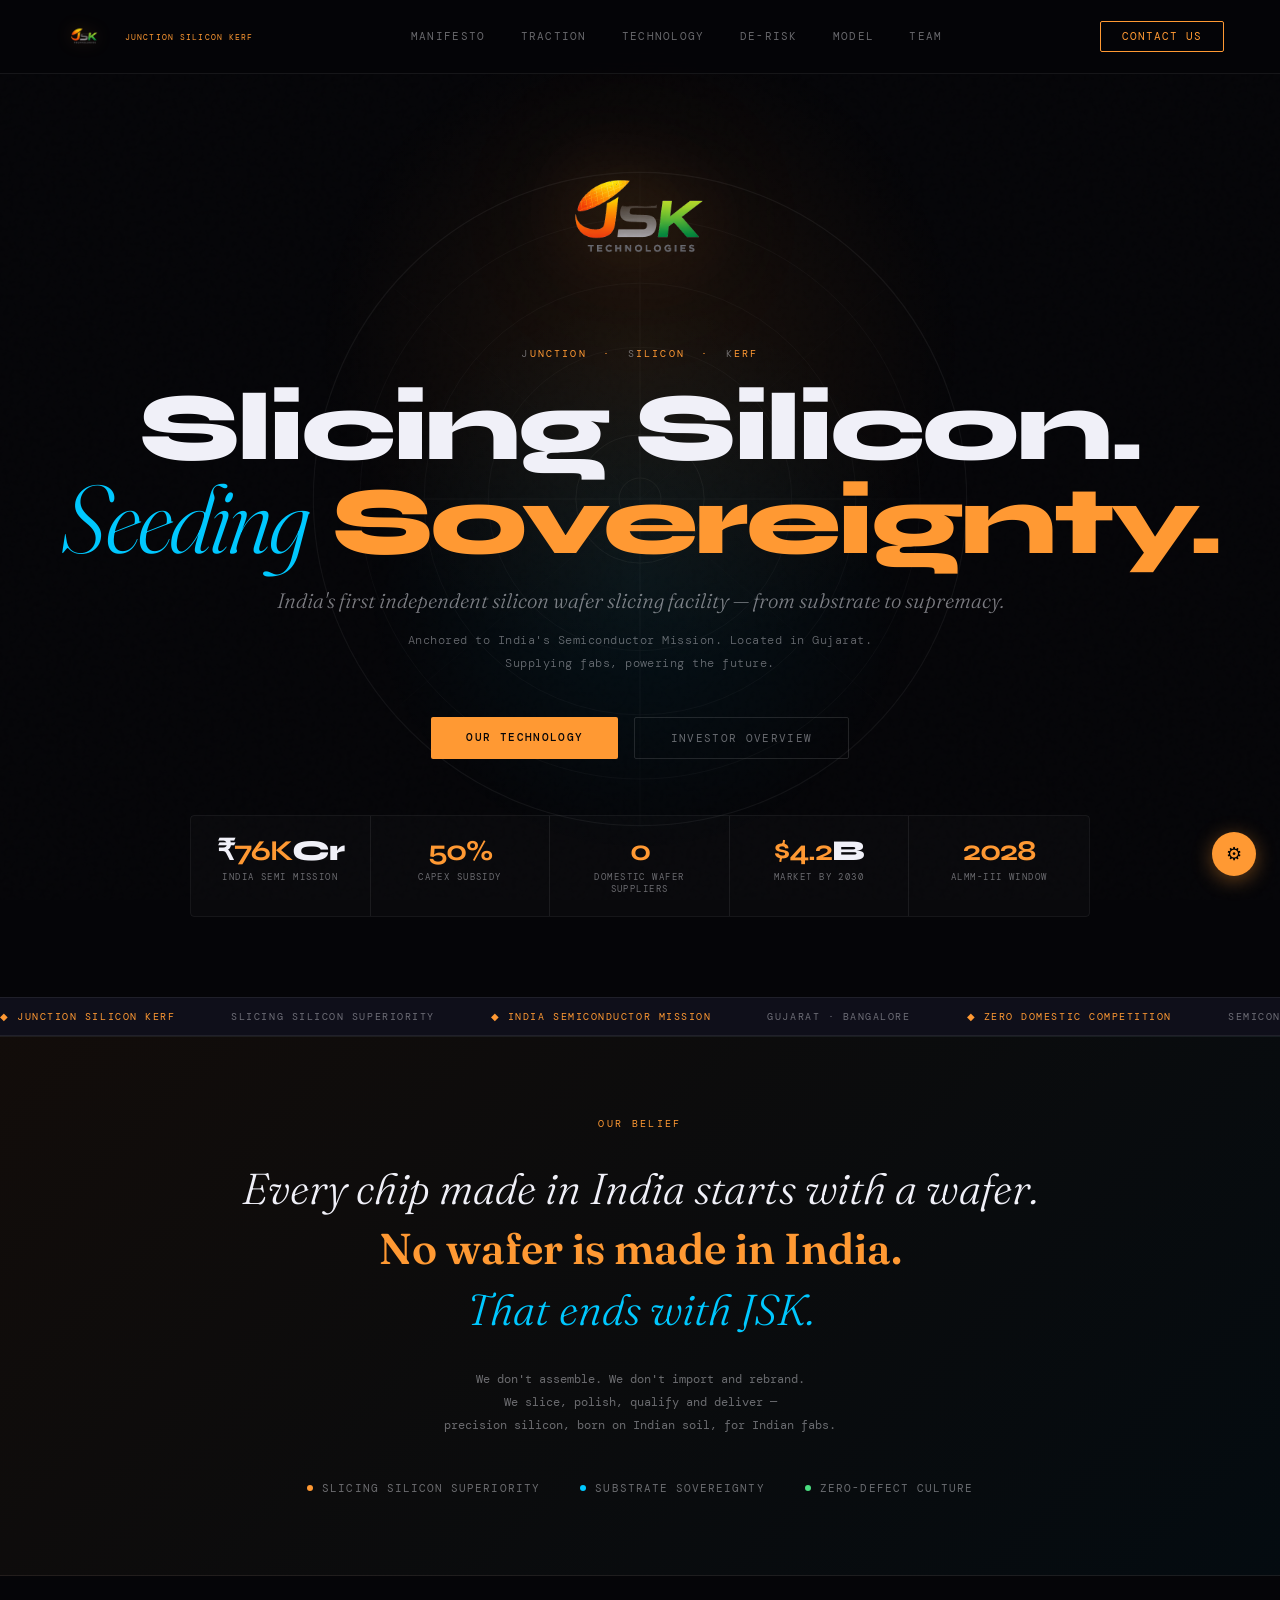
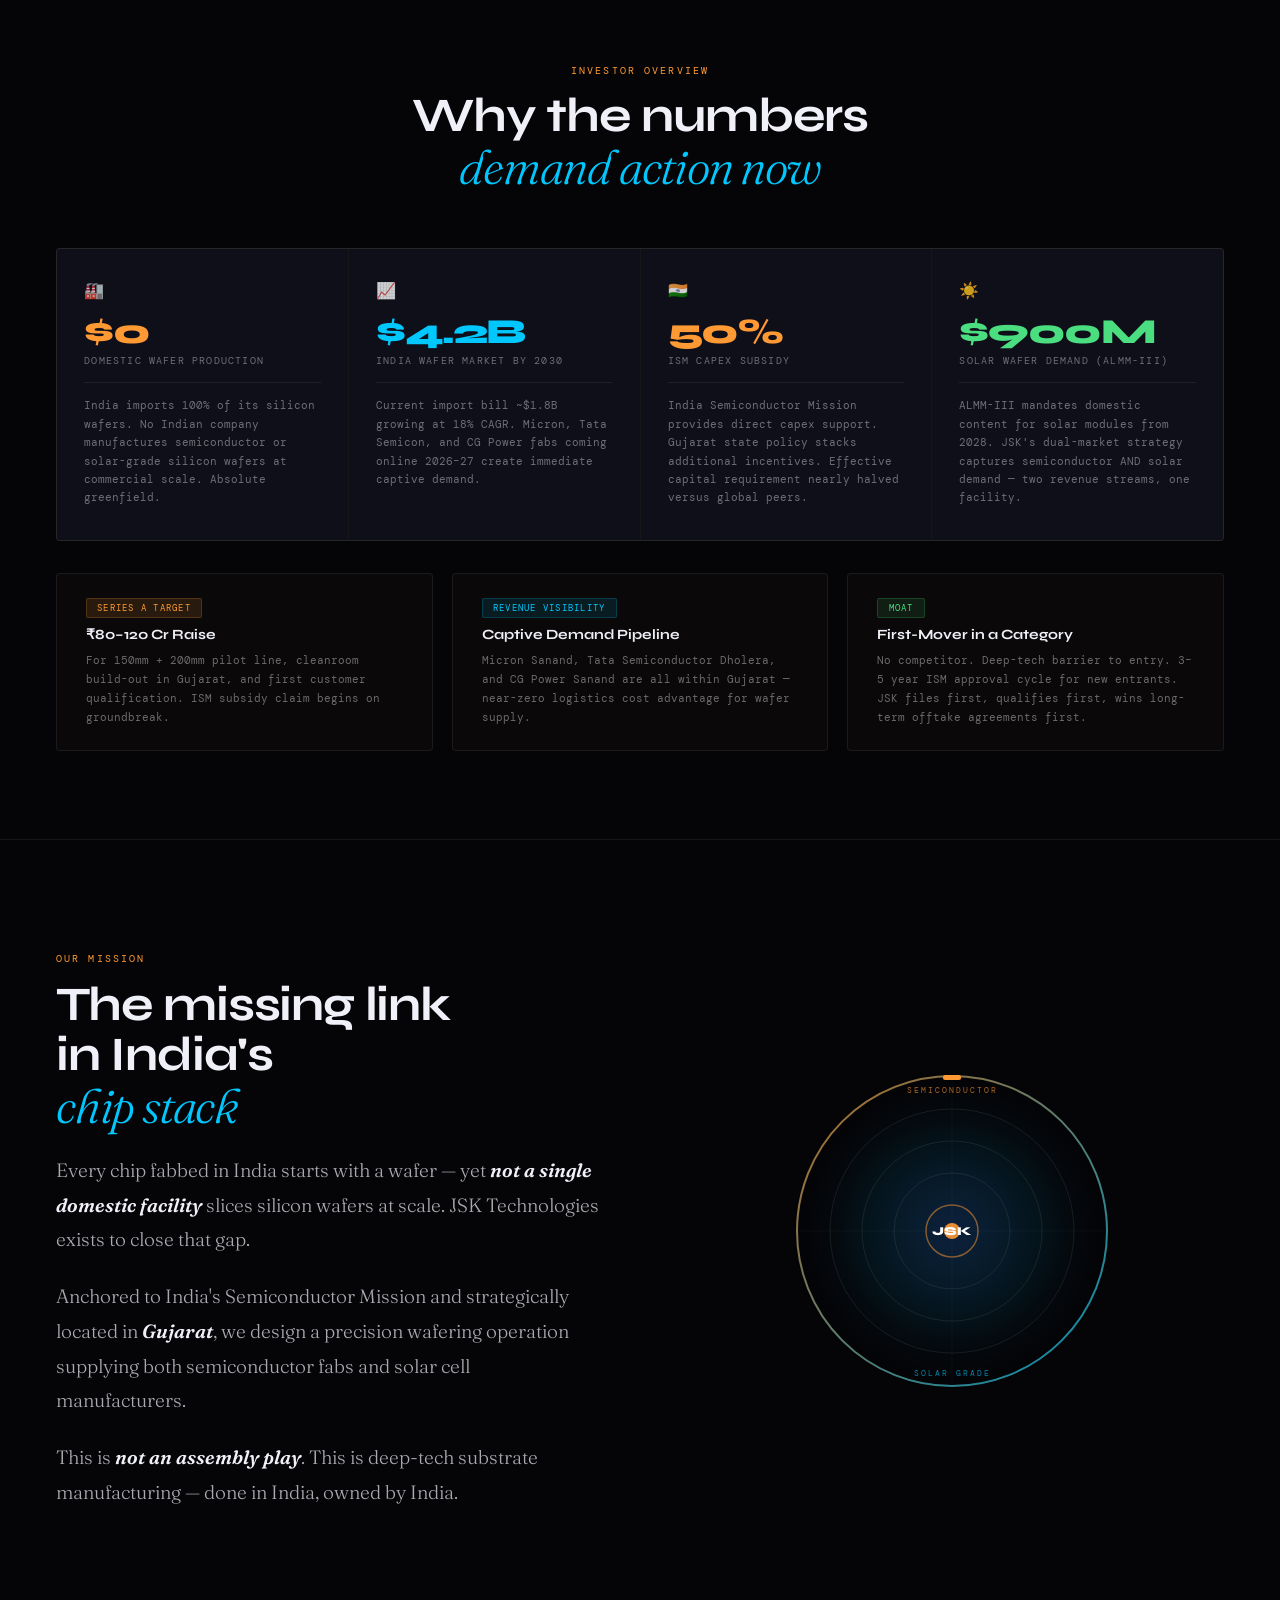
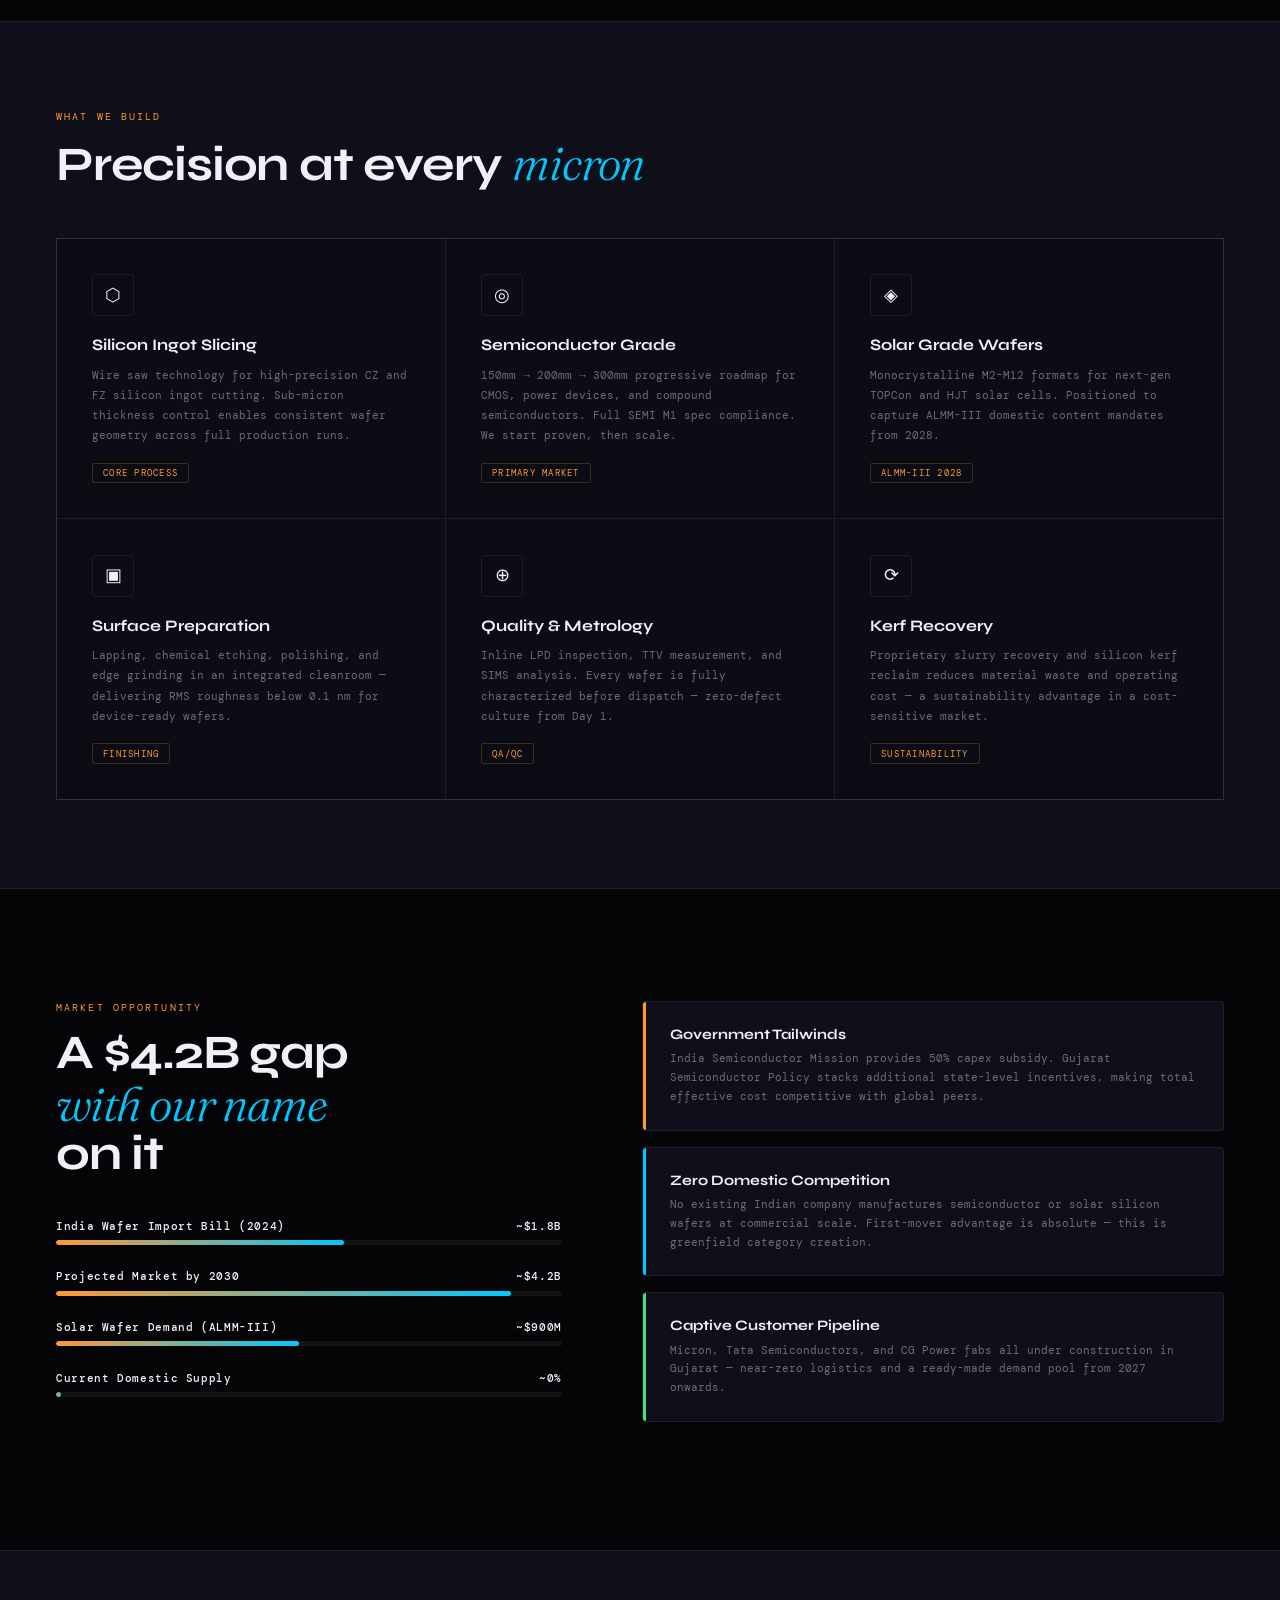
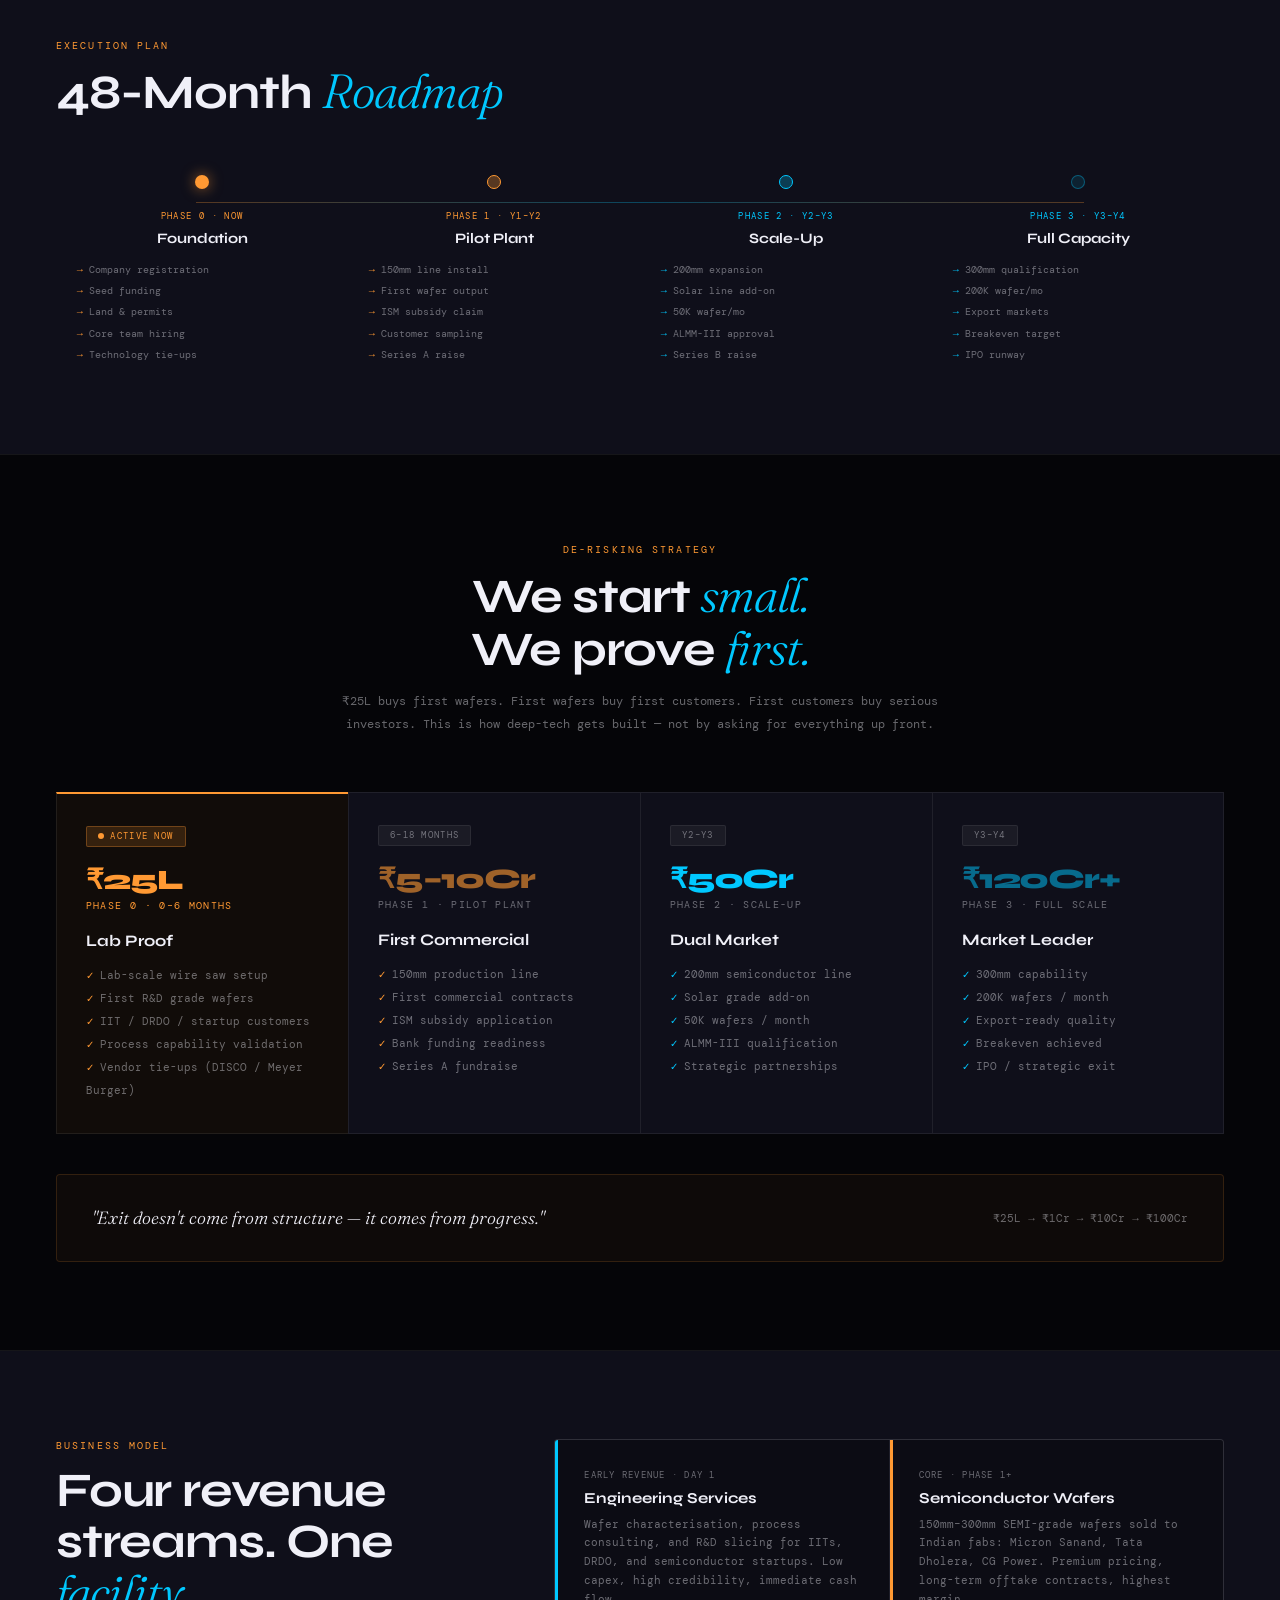
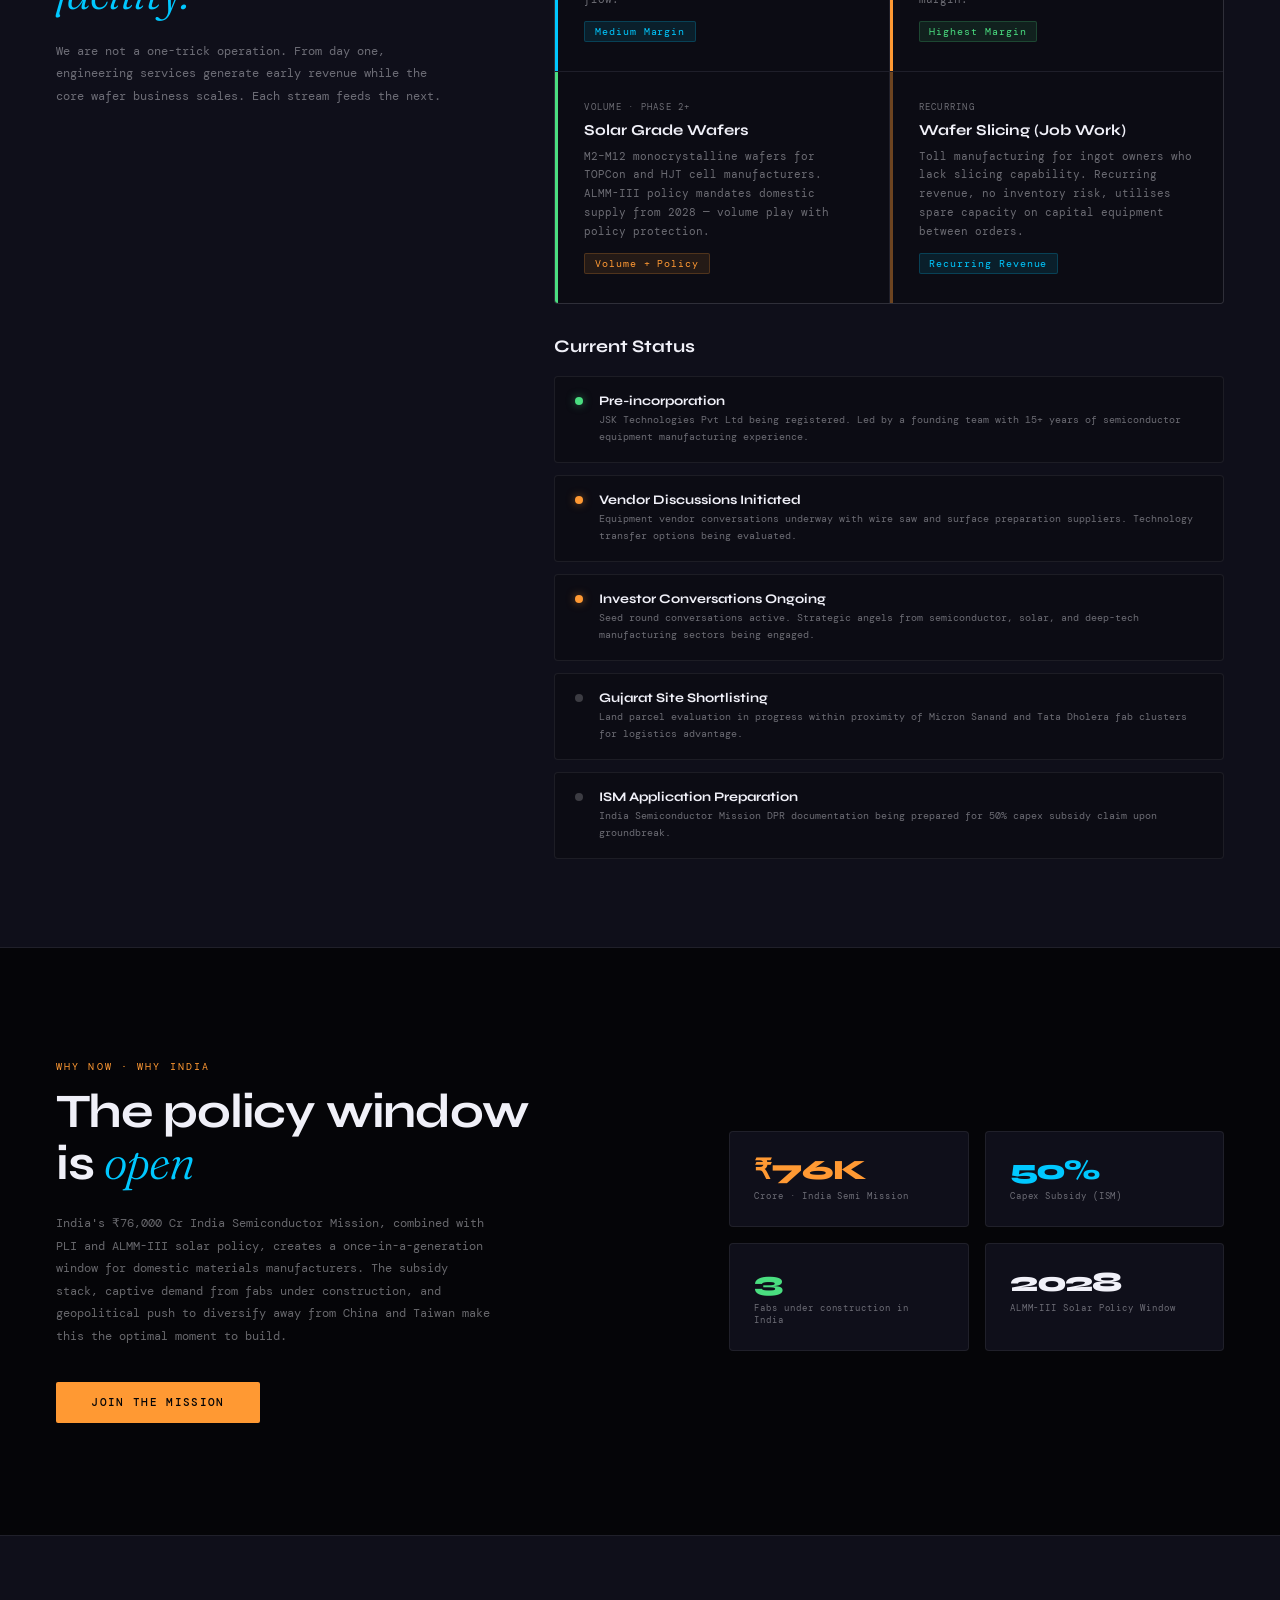
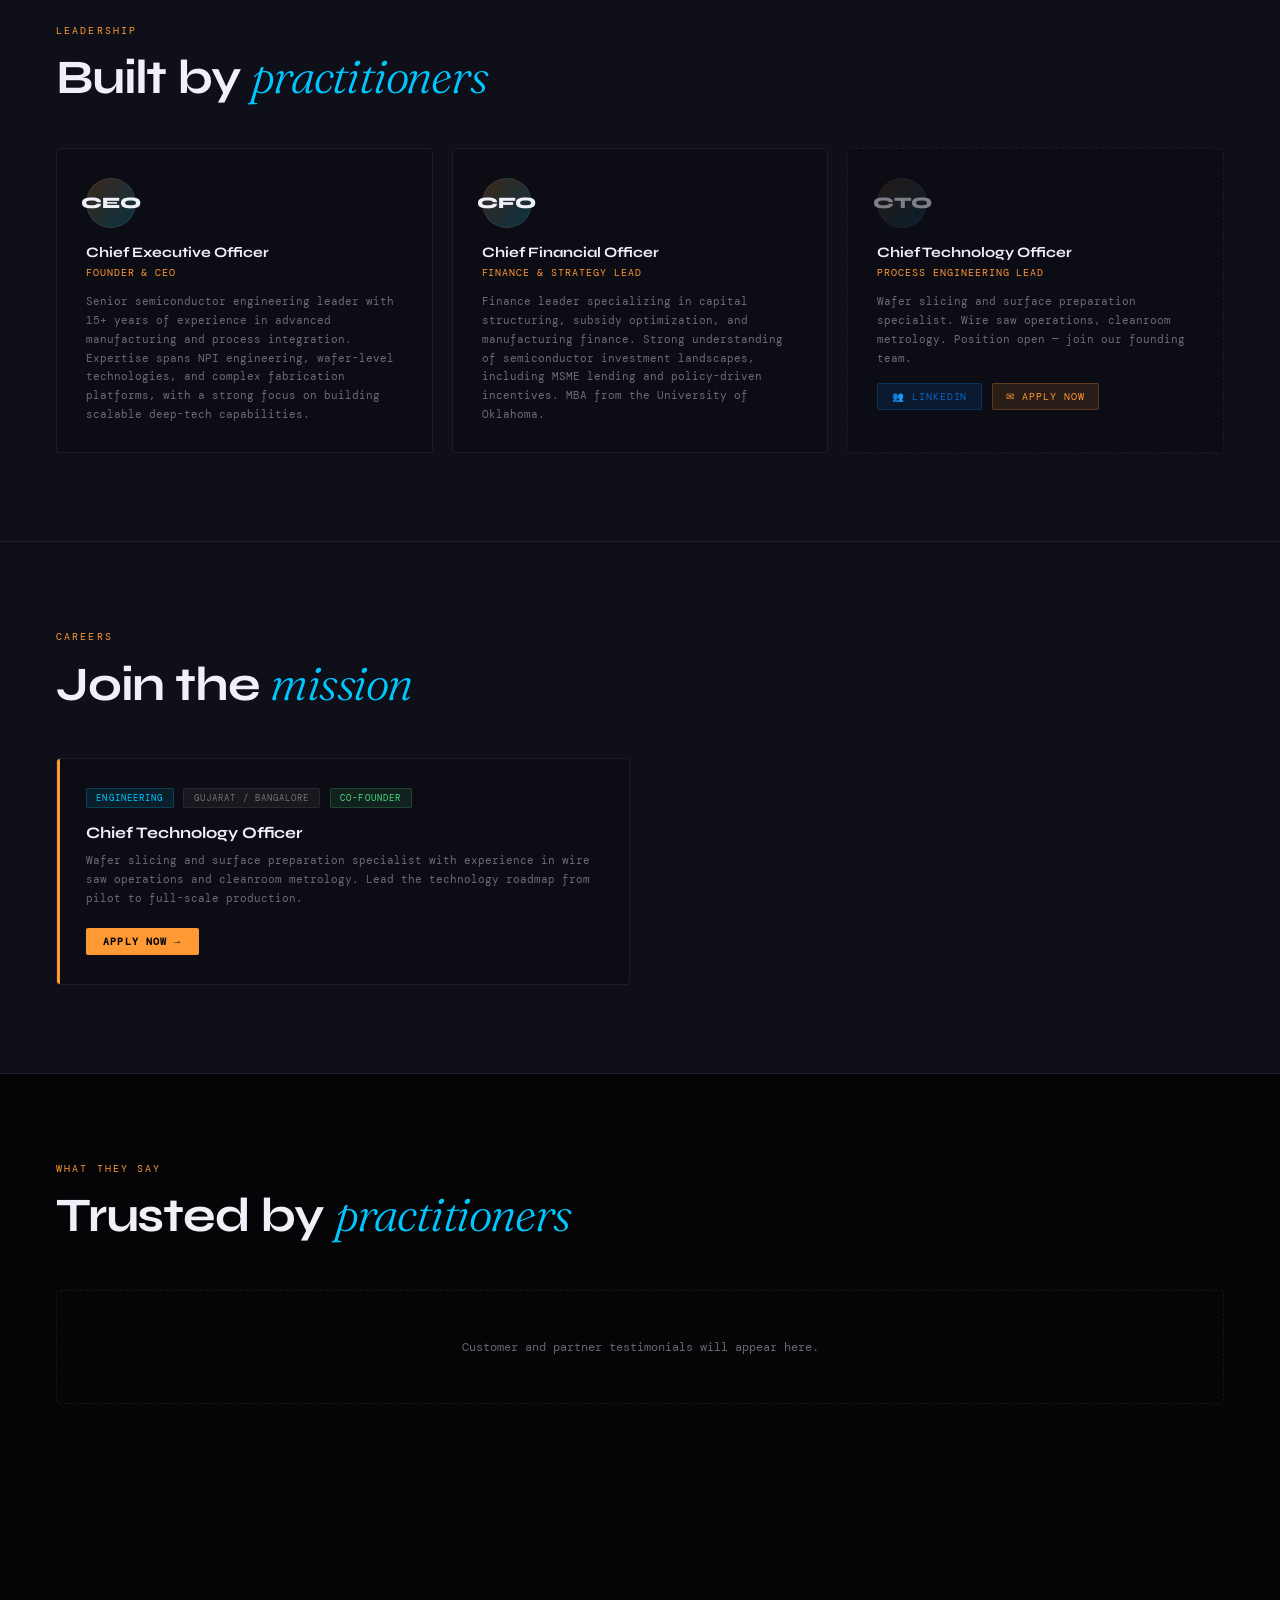
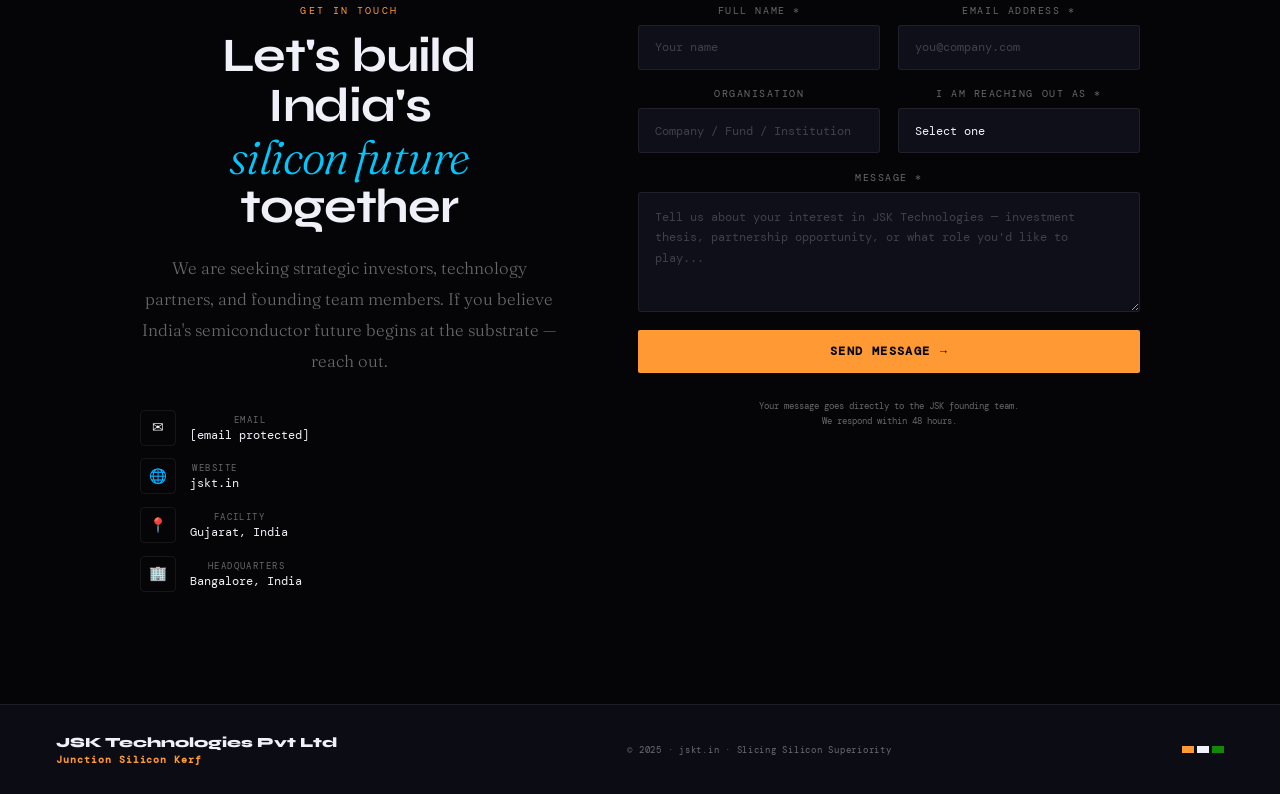
==== index.html @ fd6c1336 "Rename index-6.html to index.html" ====
<script src="https://identity.netlify.com/v1/netlify-identity-widget.js"></script>
<!DOCTYPE html>
<html lang="en">
<head>
  <meta charset="UTF-8" />
  <meta name="viewport" content="width=device-width, initial-scale=1.0" />
  <title>JSK Technologies | Junction Silicon Kerf</title>
  
  <meta name="description" content="JSK Technologies — India's first silicon wafer slicing facility. Junction Silicon Kerf. Semiconductor and solar grade wafers from Gujarat. Backed by India Semiconductor Mission." />
  <meta name="keywords" content="silicon wafer India, semiconductor wafer manufacturer India, JSK Technologies, Junction Silicon Kerf, wafer slicing Gujarat, India Semiconductor Mission" />
  <meta property="og:title" content="JSK Technologies | Junction Silicon Kerf" />
  <meta property="og:description" content="India's first independent silicon wafer slicing facility. Slicing Silicon. Seeding Sovereignty." />
  <meta property="og:type" content="website" />
  <meta property="og:url" content="https://jskt.in" />
  <meta name="twitter:card" content="summary_large_image" />
  <meta name="twitter:title" content="JSK Technologies | Junction Silicon Kerf" />
  <meta name="twitter:description" content="India's first silicon wafer slicing facility. Semiconductor + Solar grade." />
  <meta name="robots" content="index, follow" />
  <link rel="canonical" href="https://jskt.in" />
  <link rel="preconnect" href="https://fonts.googleapis.com" />
  <link href="https://fonts.googleapis.com/css2?family=Syne:wght@400;600;700;800&family=DM+Mono:wght@300;400;500&family=Fraunces:ital,opsz,wght@0,9..144,300;0,9..144,600;1,9..144,300;1,9..144,600&display=swap" rel="stylesheet" />
  <style>
    *, *::before, *::after { box-sizing: border-box; margin: 0; padding: 0; }

    :root {
      --black:   #050508;
      --deep:    #0C0C14;
      --panel:   #0f0f1a;
      --border:  rgba(255,255,255,0.07);
      --border2: rgba(255,255,255,0.12);
      --cyan:    #00C8FF;
      --saffron: #FF9933;
      --green:   #138808;
      --white:   #F0F0F8;
      --muted:   rgba(240,240,248,0.42);
      --mono:    'DM Mono', monospace;
      --head:    'Syne', sans-serif;
      --serif:   'Fraunces', serif;
    }

    html { scroll-behavior: smooth; }
    body { background: var(--black); color: var(--white); font-family: var(--head); overflow-x: hidden; }
    body::after {
      content:''; position:fixed; inset:0; z-index:0; pointer-events:none;
      background-image:url("data:image/svg+xml,%3Csvg viewBox='0 0 200 200' xmlns='http://www.w3.org/2000/svg'%3E%3Cfilter id='n'%3E%3CfeTurbulence type='fractalNoise' baseFrequency='0.85' numOctaves='4' stitchTiles='stitch'/%3E%3C/filter%3E%3Crect width='100%25' height='100%25' filter='url(%23n)' opacity='0.04'/%3E%3C/svg%3E");
      opacity:.4;
    }
    ::-webkit-scrollbar { width:4px; }
    ::-webkit-scrollbar-track { background:var(--black); }
    ::-webkit-scrollbar-thumb { background:var(--saffron); border-radius:2px; }

    /* NAV */
    nav {
      position:fixed; top:0; left:0; right:0; z-index:200;
      display:flex; align-items:center; justify-content:space-between;
      padding:1.1rem 3.5rem;
      background:rgba(5,5,8,0.85); backdrop-filter:blur(20px);
      border-bottom:1px solid var(--border);
    }
    .nav-brand { display:flex; align-items:center; gap:.75rem; text-decoration:none; }
    .nav-logo-svg { width:34px; height:34px; flex-shrink:0; }
    .nav-logo-img {
      height:38px; width:auto; flex-shrink:0;
      filter: drop-shadow(0 0 8px rgba(255,153,51,0.25));
      transition: filter .3s;
    }
    .nav-brand:hover .nav-logo-img { filter: drop-shadow(0 0 14px rgba(255,153,51,0.5)); }
    .nav-brand-text { display:flex; flex-direction:column; line-height:1; }
    .nav-brand-name { font-family:var(--head); font-weight:800; font-size:1rem; letter-spacing:-.02em; color:var(--white); }
    .nav-brand-tagline { font-family:var(--mono); font-size:.5rem; letter-spacing:.14em; text-transform:uppercase; color:var(--saffron); margin-top:3px; }
    .nav-links { display:flex; gap:2.2rem; }
    .nav-links a { font-family:var(--mono); font-size:.66rem; letter-spacing:.12em; text-transform:uppercase; color:var(--muted); text-decoration:none; transition:color .2s; }
    .nav-links a:hover { color:var(--white); }
    .nav-cta { font-family:var(--mono); font-size:.66rem; letter-spacing:.1em; text-transform:uppercase; padding:.5rem 1.3rem; border:1px solid var(--saffron); color:var(--saffron); text-decoration:none; border-radius:2px; transition:all .2s; white-space:nowrap; }
    .nav-cta:hover { background:var(--saffron); color:var(--black); }
    .hamburger { display:none; flex-direction:column; gap:5px; cursor:pointer; padding:4px; }
    .hamburger span { width:22px; height:2px; background:var(--white); border-radius:2px; }
    .mobile-menu { display:none; position:fixed; inset:0; z-index:199; background:rgba(5,5,8,.97); backdrop-filter:blur(24px); flex-direction:column; align-items:center; justify-content:center; gap:2.5rem; }
    .mobile-menu.open { display:flex; }
    .mobile-menu a { font-family:var(--head); font-weight:700; font-size:1.8rem; color:var(--white); text-decoration:none; letter-spacing:-.02em; transition:color .2s; }
    .mobile-menu a:hover { color:var(--saffron); }
    .mm-close { position:absolute; top:1.5rem; right:1.8rem; font-family:var(--mono); font-size:.65rem; letter-spacing:.12em; text-transform:uppercase; color:var(--muted); cursor:pointer; }

    /* HERO */
    #hero {
      position:relative; min-height:100vh;
      display:flex; flex-direction:column; align-items:center; justify-content:center;
      text-align:center; overflow:hidden; padding:8rem 2rem 5rem;
    }
    .glow-a { position:absolute; top:35%; left:50%; transform:translate(-50%,-50%); width:700px; height:700px; background:radial-gradient(circle,rgba(255,153,51,0.09) 0%,transparent 65%); pointer-events:none; }
    .glow-b { position:absolute; top:58%; left:50%; transform:translate(-50%,-50%); width:600px; height:600px; background:radial-gradient(circle,rgba(0,200,255,0.07) 0%,transparent 65%); pointer-events:none; }

    /* wafer rings BG */
    .wafer-bg { position:absolute; top:50%; left:50%; transform:translate(-50%,-50%); width:min(700px,90vw); aspect-ratio:1; pointer-events:none; opacity:.05; }
    .r1 { animation:wspin 90s linear infinite; transform-origin:50% 50%; }
    .r2 { animation:wspin 55s linear infinite reverse; transform-origin:50% 50%; }
    @keyframes wspin { to { transform:rotate(360deg); } }

    /* Hero logo */
    .hero-logo-wrap { margin-bottom:2rem; animation:fadeUp .9s ease both; }
    .hero-logo-svg { width:min(200px,48vw); height:auto; }
    .hero-logo-img {
      width: min(280px, 60vw);
      height: auto;
      opacity: 1;
      filter: drop-shadow(0 0 40px rgba(255,153,51,0.35)) drop-shadow(0 0 80px rgba(255,153,51,0.15));
      animation: logoFloat 6s 1s ease-in-out infinite;
    }
    @keyframes logoFloat {
      0%, 100% { transform: translateY(0px); filter: drop-shadow(0 0 40px rgba(255,153,51,0.35)) drop-shadow(0 0 80px rgba(255,153,51,0.15)); }
      50%       { transform: translateY(-8px); filter: drop-shadow(0 8px 50px rgba(255,153,51,0.5)) drop-shadow(0 0 100px rgba(255,153,51,0.2)); }
    }

    /* Path draw */
    .dp  { stroke-dasharray:600; stroke-dashoffset:600; animation:draw 1.8s cubic-bezier(.4,0,.2,1) .2s forwards; }
    .dp2 { animation-delay:.55s; }
    .dp3 { animation-delay:.95s; }
    .wr  { stroke-dasharray:900; stroke-dashoffset:900; animation:draw 2s cubic-bezier(.4,0,.2,1) .1s forwards; }
    @keyframes draw { to { stroke-dashoffset:0; } }
    .lf  { opacity:0; animation:fillIn .6s ease 1.9s forwards; }
    @keyframes fillIn { to { opacity:1; } }

    .hero-fullform { font-family:var(--mono); font-size:.62rem; letter-spacing:.22em; text-transform:uppercase; color:var(--saffron); margin-bottom:1.4rem; animation:fadeUp .8s .25s ease both; }
    .hero-fullform span { color:var(--muted); }

    h1.hero-title { font-family:var(--head); font-weight:800; font-size:clamp(2.4rem,7.5vw,6.2rem); line-height:.95; letter-spacing:-.03em; animation:fadeUp .8s .4s ease both; }
    h1.hero-title em { font-family:var(--serif); font-style:italic; font-weight:300; color:var(--cyan); }
    h1.hero-title .acc { color:var(--saffron); }

    .hero-punch { margin-top:1.3rem; font-family:var(--serif); font-style:italic; font-size:clamp(.95rem,2.2vw,1.3rem); font-weight:300; color:rgba(240,240,248,.5); animation:fadeUp .8s .52s ease both; }
    .hero-sub { margin-top:1rem; font-family:var(--mono); font-size:.76rem; font-weight:300; color:var(--muted); letter-spacing:.04em; max-width:480px; line-height:1.9; animation:fadeUp .8s .64s ease both; }

    .hero-actions { margin-top:2.6rem; display:flex; gap:1rem; justify-content:center; flex-wrap:wrap; animation:fadeUp .8s .76s ease both; }
    .btn-primary { padding:.82rem 2.2rem; background:var(--saffron); color:var(--black); font-family:var(--mono); font-size:.7rem; letter-spacing:.12em; text-transform:uppercase; text-decoration:none; border-radius:2px; font-weight:500; transition:all .25s; display:inline-block; }
    .btn-primary:hover { background:#ffb347; transform:translateY(-2px); box-shadow:0 8px 32px rgba(255,153,51,.25); }
    .btn-ghost { padding:.82rem 2.2rem; border:1px solid var(--border2); color:var(--muted); font-family:var(--mono); font-size:.7rem; letter-spacing:.12em; text-transform:uppercase; text-decoration:none; border-radius:2px; transition:all .25s; display:inline-block; }
    .btn-ghost:hover { border-color:var(--white); color:var(--white); }

    .hero-stats { margin-top:3.5rem; width:100%; max-width:900px; display:flex; justify-content:center; flex-wrap:wrap; border:1px solid var(--border); border-radius:4px; overflow:hidden; animation:fadeUp .8s .88s ease both; }
    .h-stat { flex:1 1 150px; padding:1.3rem 1.5rem; text-align:center; border-right:1px solid var(--border); background:rgba(255,255,255,.02); }
    .h-stat:last-child { border-right:none; }
    .h-stat .val { font-family:var(--head); font-weight:800; font-size:clamp(1.35rem,2.5vw,1.8rem); letter-spacing:-.04em; color:var(--white); line-height:1; }
    .h-stat .val b { color:var(--saffron); }
    .h-stat .lbl { font-family:var(--mono); font-size:.56rem; letter-spacing:.16em; text-transform:uppercase; color:var(--muted); margin-top:.35rem; }


    /* Animation safety fallback */
    @media (prefers-reduced-motion: reduce) {
      *, *::before, *::after { animation-duration: 0.01ms !important; animation-iteration-count: 1 !important; transition-duration: 0.01ms !important; }
    }
    /* Ensure hero content always visible even if animation stalls */
    .hero-logo-wrap, .hero-fullform, h1.hero-title, .hero-punch, .hero-sub, .hero-actions, .hero-stats {
      animation-fill-mode: forwards !important;
    }
    @keyframes fadeUp { from { opacity:0; transform:translateY(26px); } to { opacity:1; transform:translateY(0); } }

    /* TICKER */
    .ticker-wrap { background:var(--panel); overflow:hidden; border-top:1px solid var(--border); border-bottom:1px solid var(--border); padding:.75rem 0; white-space:nowrap; position:relative; z-index:1; }
    .ticker-track { display:inline-flex; gap:3.5rem; animation:ticker 38s linear infinite; }
    .ticker-track span { font-family:var(--mono); font-size:.6rem; letter-spacing:.16em; text-transform:uppercase; color:var(--muted); }
    .ticker-track .hi { color:var(--saffron); }
    @keyframes ticker { to { transform:translateX(-50%); } }

    /* SHARED */
    section { position:relative; z-index:1; }
    .section-label { font-family:var(--mono); font-size:.6rem; letter-spacing:.22em; text-transform:uppercase; color:var(--saffron); margin-bottom:.9rem; }
    .section-title { font-family:var(--head); font-weight:700; font-size:clamp(1.7rem,4vw,3rem); line-height:1.05; letter-spacing:-.025em; }
    .section-title em { font-family:var(--serif); font-style:italic; font-weight:300; color:var(--cyan); }

    /* MANIFESTO */
    #manifesto { padding:5rem 3.5rem; background:linear-gradient(135deg,rgba(255,153,51,.055) 0%,rgba(0,200,255,.035) 100%); border-top:1px solid var(--border); border-bottom:1px solid var(--border); text-align:center; }
    .manifesto-eye { font-family:var(--mono); font-size:.6rem; letter-spacing:.24em; text-transform:uppercase; color:var(--saffron); margin-bottom:1.8rem; }
    .manifesto-hl { font-family:var(--serif); font-style:italic; font-size:clamp(1.5rem,3.8vw,2.7rem); font-weight:300; line-height:1.4; color:var(--white); max-width:820px; margin:0 auto; }
    .manifesto-hl strong { font-weight:600; font-style:normal; color:var(--saffron); }
    .manifesto-hl span { color:var(--cyan); }
    .manifesto-sub { margin-top:1.7rem; font-family:var(--mono); font-size:.74rem; color:var(--muted); line-height:1.95; max-width:580px; margin-left:auto; margin-right:auto; }
    .pillars { display:flex; justify-content:center; gap:2.5rem; margin-top:2.8rem; flex-wrap:wrap; }
    .pillar { display:flex; align-items:center; gap:.6rem; font-family:var(--mono); font-size:.66rem; letter-spacing:.1em; text-transform:uppercase; color:var(--muted); }
    .pdot { width:6px; height:6px; border-radius:50%; background:var(--saffron); }
    .pillar:nth-child(2) .pdot { background:var(--cyan); }
    .pillar:nth-child(3) .pdot { background:#4ADE80; }

    /* TRACTION */
    #traction { padding:5.5rem 3.5rem; border-bottom:1px solid var(--border); }
    #traction .inner { max-width:1280px; margin:0 auto; }
    .traction-head { text-align:center; margin-bottom:3.5rem; }
    .metrics-grid { display:grid; grid-template-columns:repeat(4,1fr); gap:1px; background:var(--border); border:1px solid var(--border); border-radius:4px; overflow:hidden; }
    .m-card { background:var(--panel); padding:2rem 1.7rem; position:relative; transition:background .3s; }
    .m-card:hover { background:#13131f; }
    .m-card::after { content:''; position:absolute; bottom:0; left:0; right:0; height:2px; background:linear-gradient(90deg,var(--saffron),var(--cyan)); transform:scaleX(0); transform-origin:left; transition:transform .4s cubic-bezier(.22,1,.36,1); }
    .m-card:hover::after { transform:scaleX(1); }
    .m-icon { font-size:1rem; margin-bottom:.9rem; opacity:.8; }
    .m-big { font-family:var(--head); font-weight:800; font-size:clamp(1.7rem,2.8vw,2.2rem); letter-spacing:-.04em; line-height:1; }
    .m-big .cs { color:var(--saffron); } .m-big .cc { color:var(--cyan); } .m-big .cg { color:#4ADE80; }
    .m-unit { font-family:var(--mono); font-size:.62rem; letter-spacing:.12em; text-transform:uppercase; color:var(--muted); margin-top:.3rem; }
    .m-desc { font-family:var(--mono); font-size:.66rem; color:var(--muted); line-height:1.75; margin-top:.9rem; border-top:1px solid var(--border); padding-top:.9rem; }
    .inv-strip { margin-top:2rem; display:grid; grid-template-columns:repeat(3,1fr); gap:1.2rem; }
    .inv-card { padding:1.5rem 1.8rem; border:1px solid var(--border); border-radius:4px; background:rgba(255,153,51,.025); display:flex; flex-direction:column; gap:.5rem; }
    .inv-card h5 { font-family:var(--head); font-weight:700; font-size:.88rem; }
    .inv-card p { font-family:var(--mono); font-size:.67rem; color:var(--muted); line-height:1.75; }
    .badge { display:inline-block; align-self:flex-start; font-family:var(--mono); font-size:.56rem; letter-spacing:.14em; text-transform:uppercase; padding:.2rem .65rem; border-radius:2px; background:rgba(255,153,51,.12); color:var(--saffron); border:1px solid rgba(255,153,51,.2); }
    .badge.bc { background:rgba(0,200,255,.1); color:var(--cyan); border-color:rgba(0,200,255,.2); }
    .badge.bg { background:rgba(74,222,128,.1); color:#4ADE80; border-color:rgba(74,222,128,.2); }

    /* MISSION */
    #mission { padding:7rem 3.5rem; display:grid; grid-template-columns:1fr 1fr; gap:5rem; align-items:center; max-width:1280px; margin:0 auto; }
    .mission-text p { font-family:var(--serif); font-size:clamp(.98rem,1.7vw,1.2rem); font-weight:300; line-height:1.8; color:rgba(240,240,248,.7); margin-top:1.4rem; }
    .mission-text p strong { font-weight:600; color:var(--white); font-style:italic; }
    .wafer-vis { display:flex; align-items:center; justify-content:center; }
    .wafer-vis svg { width:100%; max-width:340px; }

    /* TECHNOLOGY */
    #technology { padding:5.5rem 3.5rem; background:var(--panel); border-top:1px solid var(--border); border-bottom:1px solid var(--border); }
    #technology .inner { max-width:1280px; margin:0 auto; }
    .tech-grid { display:grid; grid-template-columns:repeat(3,1fr); gap:1px; background:var(--border); border:1px solid var(--border); }
    .tc { background:var(--deep); padding:2.2rem; position:relative; overflow:hidden; transition:background .3s; }
    .tc:hover { background:#13131f; }
    .tc::before { content:''; position:absolute; top:0; left:0; right:0; height:2px; background:linear-gradient(90deg,var(--saffron),var(--cyan)); opacity:0; transition:opacity .3s; }
    .tc:hover::before { opacity:1; }
    .ti { width:42px; height:42px; border:1px solid var(--border); border-radius:4px; display:flex; align-items:center; justify-content:center; margin-bottom:1.2rem; font-size:1.1rem; }
    .tc h3 { font-family:var(--head); font-weight:700; font-size:1rem; margin-bottom:.65rem; }
    .tc p { font-family:var(--mono); font-size:.7rem; line-height:1.8; color:var(--muted); }
    .tt { display:inline-block; margin-top:1.1rem; font-family:var(--mono); font-size:.56rem; letter-spacing:.14em; text-transform:uppercase; color:var(--saffron); border:1px solid rgba(255,153,51,.22); padding:.2rem .62rem; border-radius:2px; }

    /* MARKET */
    #market { padding:7rem 3.5rem; max-width:1280px; margin:0 auto; display:grid; grid-template-columns:1fr 1.15fr; gap:5rem; align-items:start; }
    .bi { margin-bottom:1.6rem; }
    .bl { display:flex; justify-content:space-between; font-family:var(--mono); font-size:.66rem; letter-spacing:.06em; color:var(--muted); margin-bottom:.45rem; }
    .bl span { color:var(--white); font-weight:500; }
    .bt { height:5px; background:rgba(255,255,255,.06); border-radius:3px; overflow:hidden; }
    .bf { height:100%; border-radius:3px; background:linear-gradient(90deg,var(--saffron),var(--cyan)); transition:width 1.2s cubic-bezier(.22,1,.36,1); }
    .oc { padding:1.5rem 1.7rem; border:1px solid var(--border); border-radius:4px; background:var(--panel); position:relative; margin-bottom:1rem; }
    .oc::after { content:''; position:absolute; left:0; top:0; bottom:0; width:3px; background:var(--saffron); border-radius:4px 0 0 4px; }
    .oc.cy::after { background:var(--cyan); } .oc.gr::after { background:#4ADE80; }
    .oc h4 { font-family:var(--head); font-weight:700; font-size:.9rem; margin-bottom:.4rem; }
    .oc p { font-family:var(--mono); font-size:.67rem; color:var(--muted); line-height:1.75; }

    /* ROADMAP */
    #roadmap { padding:5.5rem 3.5rem; background:var(--panel); border-top:1px solid var(--border); }
    #roadmap .inner { max-width:1280px; margin:0 auto; }
    .phases { display:grid; grid-template-columns:repeat(4,1fr); gap:0; margin-top:3.5rem; position:relative; }
    .phases::before { content:''; position:absolute; top:1.7rem; left:12%; right:12%; height:1px; background:linear-gradient(90deg,var(--saffron),var(--cyan),var(--saffron)); opacity:.3; }
    .ph { padding:0 1.3rem; text-align:center; }
    .pdot2 { width:14px; height:14px; border-radius:50%; margin:0 auto 1.3rem; position:relative; z-index:1; }
    .ph:nth-child(1) .pdot2 { background:var(--saffron); box-shadow:0 0 14px rgba(255,153,51,.6); }
    .ph:nth-child(2) .pdot2 { background:rgba(255,153,51,.3); border:1px solid var(--saffron); }
    .ph:nth-child(3) .pdot2 { background:rgba(0,200,255,.25); border:1px solid var(--cyan); }
    .ph:nth-child(4) .pdot2 { background:rgba(0,200,255,.1); border:1px solid rgba(0,200,255,.35); }
    .pp { font-family:var(--mono); font-size:.57rem; letter-spacing:.15em; text-transform:uppercase; color:var(--saffron); margin-bottom:.5rem; }
    .ph:nth-child(3) .pp, .ph:nth-child(4) .pp { color:var(--cyan); }
    .ph h4 { font-family:var(--head); font-weight:700; font-size:.9rem; margin-bottom:.75rem; }
    .ph ul { list-style:none; font-family:var(--mono); font-size:.64rem; color:var(--muted); line-height:2.1; text-align:left; }
    .ph ul li::before { content:'→ '; color:var(--saffron); }
    .ph:nth-child(3) ul li::before, .ph:nth-child(4) ul li::before { color:var(--cyan); }

    /* DE-RISK */
    #derisk { padding:5.5rem 3.5rem; border-top:1px solid var(--border); border-bottom:1px solid var(--border); }
    #derisk .inner { max-width:1280px; margin:0 auto; }
    #derisk .dhead { text-align:center; margin-bottom:3.5rem; }
    #derisk .dhead p { font-family:var(--mono); font-size:.76rem; color:var(--muted); line-height:1.9; max-width:600px; margin:.9rem auto 0; }
    .dr-grid { display:grid; grid-template-columns:repeat(4,1fr); gap:0; }
    .dr-card {
      padding:2rem 1.8rem; border:1px solid var(--border);
      border-right:none; position:relative; background:var(--panel);
      transition:background .3s;
    }
    .dr-card:last-child { border-right:1px solid var(--border); }
    .dr-card:hover { background:#13131f; }
    .dr-card.active { background:rgba(255,153,51,.05); border-top:2px solid var(--saffron); }
    .dr-card.active .dr-phase { color:var(--saffron); }
    .dr-badge {
      display:inline-flex; align-items:center; gap:.4rem;
      font-family:var(--mono); font-size:.58rem; letter-spacing:.14em;
      text-transform:uppercase; padding:.22rem .7rem; border-radius:2px;
      margin-bottom:1.2rem;
    }
    .dr-badge.now { background:rgba(255,153,51,.15); color:var(--saffron); border:1px solid rgba(255,153,51,.3); }
    .dr-badge.soon { background:rgba(255,255,255,.05); color:var(--muted); border:1px solid var(--border); }
    .dr-badge .pulse { width:6px; height:6px; border-radius:50%; background:var(--saffron); animation:pulse 1.6s ease infinite; }
    @keyframes pulse { 0%,100%{opacity:1;transform:scale(1)} 50%{opacity:.4;transform:scale(.7)} }
    .dr-capital {
      font-family:var(--head); font-weight:800;
      font-size:clamp(1.4rem,2.2vw,1.9rem); letter-spacing:-.04em;
      line-height:1; color:var(--saffron); margin-bottom:.3rem;
    }
    .dr-card:nth-child(2) .dr-capital { color:rgba(255,153,51,.6); }
    .dr-card:nth-child(3) .dr-capital { color:var(--cyan); }
    .dr-card:nth-child(4) .dr-capital { color:rgba(0,200,255,.5); }
    .dr-phase { font-family:var(--mono); font-size:.6rem; letter-spacing:.14em; text-transform:uppercase; color:var(--muted); margin-bottom:1.2rem; }
    .dr-card h4 { font-family:var(--head); font-weight:700; font-size:1rem; margin-bottom:.9rem; }
    .dr-card ul { list-style:none; font-family:var(--mono); font-size:.67rem; color:var(--muted); line-height:2.1; }
    .dr-card ul li::before { content:'✓ '; color:var(--saffron); font-size:.65rem; }
    .dr-card:nth-child(3) ul li::before,
    .dr-card:nth-child(4) ul li::before { color:var(--cyan); }
    .dr-insight {
      margin-top:2.5rem;
      padding:1.8rem 2.2rem;
      background:rgba(255,153,51,.04);
      border:1px solid rgba(255,153,51,.15);
      border-radius:4px;
      display:flex; align-items:center; gap:2rem; flex-wrap:wrap;
    }
    .dr-insight p { font-family:var(--serif); font-style:italic; font-size:1.1rem; font-weight:300; color:var(--white); flex:1; line-height:1.6; }
    .dr-insight span { font-family:var(--mono); font-size:.68rem; color:var(--muted); white-space:nowrap; }

    /* BUSINESS MODEL */
    #bizmodel { padding:5.5rem 3.5rem; background:var(--panel); border-bottom:1px solid var(--border); }
    #bizmodel .inner { max-width:1280px; margin:0 auto; display:grid; grid-template-columns:1fr 1.6fr; gap:5rem; align-items:start; }
    .bm-streams { display:grid; grid-template-columns:1fr 1fr; gap:1px; background:var(--border); border:1px solid var(--border); border-radius:4px; overflow:hidden; }
    .bm-card { background:var(--deep); padding:1.8rem; position:relative; transition:background .3s; }
    .bm-card:hover { background:#13131f; }
    .bm-card::before { content:''; position:absolute; top:0; left:0; bottom:0; width:3px; }
    .bm-card:nth-child(1)::before { background:var(--cyan); }
    .bm-card:nth-child(2)::before { background:var(--saffron); }
    .bm-card:nth-child(3)::before { background:#4ADE80; }
    .bm-card:nth-child(4)::before { background:rgba(255,153,51,.4); }
    .bm-tag { font-family:var(--mono); font-size:.56rem; letter-spacing:.14em; text-transform:uppercase; color:var(--muted); margin-bottom:.5rem; }
    .bm-card h4 { font-family:var(--head); font-weight:700; font-size:.95rem; margin-bottom:.5rem; }
    .bm-card p { font-family:var(--mono); font-size:.67rem; color:var(--muted); line-height:1.75; }
    .bm-margin { display:inline-block; margin-top:.8rem; font-family:var(--mono); font-size:.6rem; letter-spacing:.1em; padding:.18rem .6rem; border-radius:2px; }
    .bm-margin.hi { background:rgba(74,222,128,.1); color:#4ADE80; border:1px solid rgba(74,222,128,.2); }
    .bm-margin.md { background:rgba(0,200,255,.1); color:var(--cyan); border:1px solid rgba(0,200,255,.2); }
    .bm-margin.lo { background:rgba(255,153,51,.1); color:var(--saffron); border:1px solid rgba(255,153,51,.2); }
    .bm-status { margin-top:2rem; }
    .bm-status h3 { font-family:var(--head); font-weight:700; font-size:1.1rem; margin-bottom:1.2rem; }
    .status-list { display:flex; flex-direction:column; gap:.75rem; }
    .sl { display:flex; align-items:flex-start; gap:1rem; padding:1rem 1.2rem; border:1px solid var(--border); border-radius:4px; background:var(--deep); }
    .sl-dot { width:8px; height:8px; border-radius:50%; flex-shrink:0; margin-top:4px; }
    .sl-dot.green { background:#4ADE80; box-shadow:0 0 8px rgba(74,222,128,.5); }
    .sl-dot.amber { background:var(--saffron); box-shadow:0 0 8px rgba(255,153,51,.5); }
    .sl-dot.grey  { background:rgba(255,255,255,.2); }
    .sl-text h5 { font-family:var(--head); font-weight:700; font-size:.82rem; margin-bottom:.2rem; }
    .sl-text p  { font-family:var(--mono); font-size:.64rem; color:var(--muted); line-height:1.65; }

    /* WHY INDIA */
    #india { padding:7rem 3.5rem; max-width:1280px; margin:0 auto; display:grid; grid-template-columns:1.2fr 1fr; gap:5rem; align-items:center; }
    .ind-grid { display:grid; grid-template-columns:1fr 1fr; gap:1rem; }
    .ind-card { padding:1.5rem; border:1px solid var(--border); background:var(--panel); border-radius:4px; }
    .ind-num { font-family:var(--head); font-weight:800; font-size:1.75rem; letter-spacing:-.04em; line-height:1; }
    .ind-card small { display:block; font-family:var(--mono); font-size:.58rem; letter-spacing:.1em; color:var(--muted); margin-top:.4rem; }

    /* LEADERSHIP */
    #leadership { padding:5.5rem 3.5rem; background:var(--panel); border-top:1px solid var(--border); }
    #leadership .inner { max-width:1280px; margin:0 auto; }
    .team-grid { display:grid; grid-template-columns:repeat(3,1fr); gap:1.2rem; margin-top:2.8rem; }
    .mc { border:1px solid var(--border); background:var(--deep); padding:1.8rem; border-radius:4px; transition:border-color .3s; }
    .mc:hover { border-color:rgba(255,153,51,.3); }
    .av { width:50px; height:50px; border-radius:50%; background:linear-gradient(135deg,rgba(255,153,51,.2),rgba(0,200,255,.2)); border:1px solid var(--border); display:flex; align-items:center; justify-content:center; font-family:var(--head); font-weight:800; font-size:1rem; color:var(--white); margin-bottom:1rem; }
    .mc h4 { font-family:var(--head); font-weight:700; font-size:.9rem; margin-bottom:.3rem; }
    .mc .role { font-family:var(--mono); font-size:.6rem; letter-spacing:.1em; color:var(--saffron); text-transform:uppercase; margin-bottom:.85rem; }
    .mc p { font-family:var(--mono); font-size:.67rem; color:var(--muted); line-height:1.75; }
    .open-links { display:flex; gap:.6rem; margin-top:1rem; flex-wrap:wrap; }
    .open-link {
      display:inline-flex; align-items:center; gap:.35rem;
      font-family:var(--mono); font-size:.6rem; letter-spacing:.1em;
      text-transform:uppercase; text-decoration:none;
      padding:.38rem .85rem; border-radius:2px; transition:all .2s;
    }
    .open-link.li { background:rgba(10,102,194,.15); color:#0a66c2; border:1px solid rgba(10,102,194,.3); }
    .open-link.li:hover { background:rgba(10,102,194,.3); }
    .open-link.ca { background:rgba(255,153,51,.12); color:var(--saffron); border:1px solid rgba(255,153,51,.25); }
    .open-link.ca:hover { background:rgba(255,153,51,.25); }

    /* CONTACT */
    #contact { padding:7rem 3.5rem; text-align:center; }
    .ci { max-width:640px; margin:0 auto; }
    .ci p { font-family:var(--serif); font-size:1.05rem; font-weight:300; color:var(--muted); margin:1.3rem 0 2.6rem; line-height:1.85; }
    .crow { display:flex; justify-content:center; gap:3rem; margin-top:2.8rem; flex-wrap:wrap; }
    .ci-item .cl { font-family:var(--mono); font-size:.56rem; letter-spacing:.18em; text-transform:uppercase; color:var(--muted); margin-bottom:.35rem; }
    .ci-item a { font-family:var(--mono); font-size:.76rem; color:var(--white); text-decoration:none; border-bottom:1px solid var(--border); padding-bottom:2px; transition:all .2s; }
    .ci-item a:hover { color:var(--saffron); border-color:var(--saffron); }

    /* CONTACT FORM */
    #contact { padding:7rem 3.5rem; }
    .contact-wrap { max-width:1000px; margin:0 auto; display:grid; grid-template-columns:1fr 1.2fr; gap:5rem; align-items:start; }
    .contact-left p { font-family:var(--serif); font-size:1.05rem; font-weight:300; color:var(--muted); margin:1.3rem 0 2rem; line-height:1.85; }
    .contact-info { display:flex; flex-direction:column; gap:.8rem; margin-top:2rem; }
    .cinfo { display:flex; align-items:center; gap:.9rem; }
    .cinfo-icon { width:36px; height:36px; border:1px solid var(--border); border-radius:4px; display:flex; align-items:center; justify-content:center; font-size:.9rem; flex-shrink:0; }
    .cinfo-text .cl2 { font-family:var(--mono); font-size:.56rem; letter-spacing:.16em; text-transform:uppercase; color:var(--muted); }
    .cinfo-text a, .cinfo-text span { font-family:var(--mono); font-size:.76rem; color:var(--white); text-decoration:none; display:block; margin-top:1px; }
    .cinfo-text a:hover { color:var(--saffron); }

    /* The form */
    .cf { display:flex; flex-direction:column; gap:1.1rem; }
    .cf-row { display:grid; grid-template-columns:1fr 1fr; gap:1.1rem; }
    .cf-group { display:flex; flex-direction:column; gap:.5rem; }
    .cf-group label { font-family:var(--mono); font-size:.6rem; letter-spacing:.16em; text-transform:uppercase; color:var(--muted); }
    .cf-group input,
    .cf-group select,
    .cf-group textarea {
      background:var(--panel);
      border:1px solid var(--border);
      border-radius:3px;
      padding:.85rem 1rem;
      color:var(--white);
      font-family:var(--mono);
      font-size:.76rem;
      outline:none;
      transition:border-color .2s, box-shadow .2s;
      width:100%;
      -webkit-appearance:none;
    }
    .cf-group input::placeholder,
    .cf-group textarea::placeholder { color:rgba(240,240,248,.22); }
    .cf-group input:focus,
    .cf-group select:focus,
    .cf-group textarea:focus {
      border-color:var(--saffron);
      box-shadow:0 0 0 3px rgba(255,153,51,.1);
    }
    .cf-group select option { background:var(--deep); color:var(--white); }
    .cf-group textarea { resize:vertical; min-height:120px; line-height:1.7; }
    .cf-submit {
      padding:.9rem 2.2rem;
      background:var(--saffron); color:var(--black);
      font-family:var(--mono); font-size:.72rem;
      letter-spacing:.12em; text-transform:uppercase;
      border:none; border-radius:2px; font-weight:600;
      cursor:pointer; transition:all .25s;
      display:flex; align-items:center; justify-content:center; gap:.6rem;
      width:100%;
    }
    .cf-submit:hover { background:#ffb347; transform:translateY(-2px); box-shadow:0 8px 32px rgba(255,153,51,.25); }
    .cf-submit:disabled { opacity:.6; cursor:not-allowed; transform:none; }
    .cf-success {
      display:none; padding:1.2rem 1.5rem;
      background:rgba(74,222,128,.08); border:1px solid rgba(74,222,128,.25);
      border-radius:4px; text-align:center;
    }
    .cf-success p { font-family:var(--mono); font-size:.76rem; color:#4ADE80; line-height:1.7; }
    .cf-error {
      display:none; padding:.8rem 1rem;
      background:rgba(255,80,80,.08); border:1px solid rgba(255,80,80,.2);
      border-radius:3px;
    }
    .cf-error p { font-family:var(--mono); font-size:.68rem; color:#ff6b6b; }

    @media (max-width:900px) {
      .contact-wrap { grid-template-columns:1fr; gap:3rem; }
      .cf-row { grid-template-columns:1fr; }
    }


    /* ══ JOBS SECTION ══ */
    #jobs { padding:5.5rem 3.5rem; background:var(--panel); border-top:1px solid var(--border); border-bottom:1px solid var(--border); }
    #jobs .inner { max-width:1280px; margin:0 auto; }
    .jobs-grid { display:grid; grid-template-columns:repeat(2,1fr); gap:1.2rem; margin-top:3rem; }
    .job-card { border:1px solid var(--border); border-radius:4px; padding:1.8rem; background:var(--deep); position:relative; transition:border-color .3s; }
    .job-card:hover { border-color:rgba(255,153,51,.35); }
    .job-card::before { content:''; position:absolute; top:0; left:0; bottom:0; width:3px; background:var(--saffron); border-radius:4px 0 0 4px; }
    .job-meta { display:flex; gap:.6rem; flex-wrap:wrap; margin-bottom:.9rem; }
    .job-tag { font-family:var(--mono); font-size:.56rem; letter-spacing:.12em; text-transform:uppercase; padding:.2rem .6rem; border-radius:2px; }
    .job-tag.dept { background:rgba(0,200,255,.1); color:var(--cyan); border:1px solid rgba(0,200,255,.2); }
    .job-tag.loc  { background:rgba(255,255,255,.05); color:var(--muted); border:1px solid var(--border); }
    .job-tag.type { background:rgba(74,222,128,.1); color:#4ADE80; border:1px solid rgba(74,222,128,.2); }
    .job-card h4 { font-family:var(--head); font-weight:700; font-size:1rem; margin-bottom:.6rem; }
    .job-card p  { font-family:var(--mono); font-size:.68rem; color:var(--muted); line-height:1.75; margin-bottom:1.2rem; }
    .job-apply { display:inline-flex; align-items:center; gap:.4rem; font-family:var(--mono); font-size:.65rem; letter-spacing:.1em; text-transform:uppercase; text-decoration:none; padding:.45rem 1.1rem; border-radius:2px; background:var(--saffron); color:var(--black); font-weight:600; transition:all .25s; }
    .job-apply:hover { background:#ffb347; transform:translateY(-1px); }
    .jobs-empty { font-family:var(--mono); font-size:.76rem; color:var(--muted); text-align:center; padding:3rem; border:1px dashed var(--border); border-radius:4px; }
    @media(max-width:768px){ .jobs-grid { grid-template-columns:1fr; } #jobs { padding:4.5rem 2rem; } }

    /* ══ TESTIMONIALS SECTION ══ */
    #testimonials { padding:5.5rem 3.5rem; }
    #testimonials .inner { max-width:1280px; margin:0 auto; }
    .testi-grid { display:grid; grid-template-columns:repeat(3,1fr); gap:1.2rem; margin-top:3rem; }
    .testi-card { border:1px solid var(--border); border-radius:4px; padding:1.8rem; background:var(--panel); position:relative; }
    .testi-quote { font-family:var(--serif); font-style:italic; font-size:.95rem; font-weight:300; color:var(--white); line-height:1.75; margin-bottom:1.4rem; }
    .testi-quote::before { content:'"'; font-size:2.5rem; color:var(--saffron); line-height:0; vertical-align:-.6rem; margin-right:.2rem; }
    .testi-author { display:flex; align-items:center; gap:.8rem; }
    .testi-avatar { width:38px; height:38px; border-radius:50%; background:linear-gradient(135deg,rgba(255,153,51,.25),rgba(0,200,255,.2)); border:1px solid var(--border); display:flex; align-items:center; justify-content:center; font-family:var(--head); font-weight:700; font-size:.75rem; color:var(--white); flex-shrink:0; }
    .testi-name { font-family:var(--head); font-weight:700; font-size:.82rem; }
    .testi-role { font-family:var(--mono); font-size:.6rem; color:var(--muted); letter-spacing:.08em; }
    .testi-empty { font-family:var(--mono); font-size:.76rem; color:var(--muted); text-align:center; padding:3rem; border:1px dashed var(--border); border-radius:4px; }
    @media(max-width:1024px){ .testi-grid { grid-template-columns:1fr 1fr; } #testimonials { padding:4.5rem 2rem; } }
    @media(max-width:640px){ .testi-grid { grid-template-columns:1fr; } }

    /* ══ ADMIN PANEL ══ */
    #admin-btn { position:fixed; bottom:1.5rem; right:1.5rem; z-index:9998; width:44px; height:44px; border-radius:50%; background:var(--saffron); border:none; cursor:pointer; display:flex; align-items:center; justify-content:center; font-size:1.1rem; box-shadow:0 4px 20px rgba(255,153,51,.4); transition:all .2s; }
    #admin-btn:hover { transform:scale(1.1); box-shadow:0 6px 28px rgba(255,153,51,.55); }
    #admin-overlay { display:none; position:fixed; inset:0; background:rgba(0,0,0,.6); z-index:9998; backdrop-filter:blur(4px); }
    #admin-panel { display:none; position:fixed; top:0; right:0; bottom:0; width:min(540px,100vw); z-index:9999; background:#0f0f1c; border-left:1px solid var(--border); flex-direction:column; overflow:hidden; }
    #admin-panel.open, #admin-overlay.open { display:flex; }
    .ap-header { padding:1.2rem 1.5rem; border-bottom:1px solid var(--border); display:flex; align-items:center; justify-content:space-between; flex-shrink:0; background:#0a0a14; }
    .ap-header h2 { font-family:var(--head); font-size:.95rem; font-weight:700; }
    .ap-header .ap-close { background:none; border:none; color:var(--muted); cursor:pointer; font-size:1.2rem; padding:.25rem; transition:color .2s; }
    .ap-header .ap-close:hover { color:var(--white); }
    .ap-tabs { display:flex; border-bottom:1px solid var(--border); flex-shrink:0; overflow-x:auto; }
    .ap-tab { font-family:var(--mono); font-size:.62rem; letter-spacing:.12em; text-transform:uppercase; padding:.8rem 1.2rem; cursor:pointer; color:var(--muted); border:none; background:none; border-bottom:2px solid transparent; transition:all .2s; white-space:nowrap; }
    .ap-tab.active { color:var(--saffron); border-bottom-color:var(--saffron); }
    .ap-body { flex:1; overflow-y:auto; padding:1.2rem 1.5rem; }
    .ap-section { display:none; } .ap-section.active { display:block; }
    .ap-card { background:rgba(255,255,255,.03); border:1px solid var(--border); border-radius:4px; padding:1rem 1.1rem; margin-bottom:.8rem; position:relative; }
    .ap-card h5 { font-family:var(--head); font-weight:700; font-size:.85rem; margin-bottom:.3rem; }
    .ap-card p  { font-family:var(--mono); font-size:.65rem; color:var(--muted); line-height:1.6; }
    .ap-card-actions { display:flex; gap:.5rem; margin-top:.8rem; }
    .ap-btn { font-family:var(--mono); font-size:.6rem; letter-spacing:.1em; text-transform:uppercase; padding:.3rem .75rem; border-radius:2px; border:none; cursor:pointer; transition:all .2s; }
    .ap-btn.edit { background:rgba(0,200,255,.15); color:var(--cyan); }
    .ap-btn.edit:hover { background:rgba(0,200,255,.3); }
    .ap-btn.del  { background:rgba(255,80,80,.12); color:#ff6b6b; }
    .ap-btn.del:hover  { background:rgba(255,80,80,.25); }
    .ap-btn.save { background:var(--saffron); color:var(--black); font-weight:600; }
    .ap-btn.save:hover { background:#ffb347; }
    .ap-btn.add-new { width:100%; padding:.65rem; background:rgba(255,153,51,.08); color:var(--saffron); border:1px dashed rgba(255,153,51,.3); margin-bottom:.8rem; }
    .ap-btn.add-new:hover { background:rgba(255,153,51,.15); }
    .ap-form { background:rgba(255,153,51,.04); border:1px solid rgba(255,153,51,.15); border-radius:4px; padding:1rem; margin-bottom:.8rem; }
    .ap-form h5 { font-family:var(--head); font-weight:700; font-size:.82rem; margin-bottom:.9rem; color:var(--saffron); }
    .ap-field { margin-bottom:.75rem; }
    .ap-field label { display:block; font-family:var(--mono); font-size:.58rem; letter-spacing:.14em; text-transform:uppercase; color:var(--muted); margin-bottom:.3rem; }
    .ap-field input, .ap-field textarea, .ap-field select {
      width:100%; background:var(--deep); border:1px solid var(--border); border-radius:3px;
      padding:.6rem .8rem; color:var(--white); font-family:var(--mono); font-size:.72rem;
      outline:none; transition:border-color .2s;
    }
    .ap-field input:focus, .ap-field textarea:focus, .ap-field select:focus { border-color:var(--saffron); }
    .ap-field textarea { resize:vertical; min-height:80px; line-height:1.6; }
    .ap-field select option { background:var(--deep); }
    .ap-form-actions { display:flex; gap:.6rem; margin-top:.9rem; }
    .ap-btn.cancel { background:rgba(255,255,255,.06); color:var(--muted); }
    .ap-btn.cancel:hover { background:rgba(255,255,255,.1); color:var(--white); }
    .ap-saved { background:rgba(74,222,128,.1); border:1px solid rgba(74,222,128,.25); border-radius:3px; padding:.6rem .9rem; font-family:var(--mono); font-size:.65rem; color:#4ADE80; margin-bottom:.8rem; display:none; }
    .ap-login { display:flex; flex-direction:column; align-items:center; justify-content:center; height:100%; padding:2rem; text-align:center; gap:1rem; }
    .ap-login h3 { font-family:var(--head); font-weight:700; font-size:1.1rem; }
    .ap-login p  { font-family:var(--mono); font-size:.7rem; color:var(--muted); }
    .ap-login input { width:100%; max-width:280px; background:var(--deep); border:1px solid var(--border); border-radius:3px; padding:.75rem 1rem; color:var(--white); font-family:var(--mono); font-size:.85rem; outline:none; text-align:center; }
    .ap-login input:focus { border-color:var(--saffron); }
    .ap-login-err { font-family:var(--mono); font-size:.65rem; color:#ff6b6b; }
    .ap-empty { font-family:var(--mono); font-size:.68rem; color:var(--muted); text-align:center; padding:2rem 1rem; border:1px dashed var(--border); border-radius:4px; margin-bottom:.8rem; }

    /* FOOTER */
    footer { padding:1.8rem 3.5rem; border-top:1px solid var(--border); background:var(--deep); display:flex; justify-content:space-between; align-items:center; flex-wrap:wrap; gap:1rem; }
    .fb { font-family:var(--head); font-weight:800; font-size:.88rem; }
    .fb span { color:var(--saffron); font-size:.6rem; letter-spacing:.1em; font-family:var(--mono); display:block; margin-top:2px; }
    footer p { font-family:var(--mono); font-size:.58rem; color:var(--muted); letter-spacing:.08em; }
    .flag { display:flex; gap:3px; align-items:center; }
    .fs { width:12px; height:7px; background:var(--saffron); }
    .fw { width:12px; height:7px; background:var(--white); }
    .fg { width:12px; height:7px; background:var(--green); }

    /* REVEAL */
    .reveal { opacity:1; transform:translateY(0); transition:opacity .7s cubic-bezier(.22,1,.36,1), transform .7s cubic-bezier(.22,1,.36,1); }
    .js-loaded .reveal { opacity:0; transform:translateY(30px); }
    .js-loaded .reveal.vis { opacity:1; transform:translateY(0); }

    /* RESPONSIVE */
    @media (max-width:1024px) {
      nav { padding:1rem 2rem; }
      .nav-links { display:none; }
      .hamburger { display:flex; }
      #mission, #market, #india { grid-template-columns:1fr; gap:3rem; padding:5rem 2rem; }
      .tech-grid { grid-template-columns:1fr 1fr; }
      .phases { grid-template-columns:1fr 1fr; gap:2.5rem; }
      .phases::before { display:none; }
      .team-grid { grid-template-columns:1fr 1fr; }
      .metrics-grid { grid-template-columns:1fr 1fr; }
      .inv-strip { grid-template-columns:1fr; }
      #technology, #roadmap, #leadership, #traction, #manifesto, #derisk, #bizmodel { padding:4.5rem 2rem; }
      #contact { padding:5rem 2rem; }
      .dr-grid { grid-template-columns:1fr 1fr; }
      .dr-card { border-right:1px solid var(--border); }
      #bizmodel .inner { grid-template-columns:1fr; gap:2.5rem; }
      .bm-streams { grid-template-columns:1fr 1fr; }
    }
    @media (max-width:640px) {
      nav { padding:.9rem 1.5rem; }
      .nav-brand-tagline { display:none; }
      .tech-grid { grid-template-columns:1fr; }
      .team-grid { grid-template-columns:1fr; }
      .phases { grid-template-columns:1fr; }
      .ind-grid { grid-template-columns:1fr 1fr; }
      .metrics-grid { grid-template-columns:1fr; }
      .hero-stats { flex-direction:column; border:none; gap:.7rem; }
      .h-stat { border:1px solid var(--border); border-radius:4px; flex:auto; width:100%; max-width:380px; }
      .manifesto-pillars, .pillars { flex-direction:column; align-items:center; gap:1.2rem; }
      footer { flex-direction:column; text-align:center; align-items:center; padding:1.8rem 1.5rem; }
      .crow { gap:1.5rem; }
      .inv-strip { grid-template-columns:1fr; }
      .dr-grid { grid-template-columns:1fr; }
      .dr-card { border-right:1px solid var(--border); border-bottom:none; }
      .bm-streams { grid-template-columns:1fr; }
      .dr-insight { flex-direction:column; gap:1rem; }
    }
  </style>

<script>
  window.openMenu  = function() { var m = document.getElementById('mm'); if (m) m.classList.add('open'); }
  window.closeMenu = function() { var m = document.getElementById('mm'); if (m) m.classList.remove('open'); }
</script>
</head>
<body>

<!-- MOBILE MENU -->
<div class="mobile-menu" id="mm">
  <span class="mm-close" onclick="closeMenu()">✕ Close</span>
  <a href="#manifesto" onclick="closeMenu()">Manifesto</a>
  <a href="#traction" onclick="closeMenu()">Traction</a>
  <a href="#technology" onclick="closeMenu()">Technology</a>
  <a href="#derisk" onclick="closeMenu()">De-Risk</a>
  <a href="#bizmodel" onclick="closeMenu()">Business Model</a>
  <a href="#market" onclick="closeMenu()">Market</a>
  <a href="#roadmap" onclick="closeMenu()">Roadmap</a>
  <a href="#jobs" onclick="closeMenu()">Careers</a><a href="#leadership" onclick="closeMenu()">Leadership</a>
  <a href="#contact" onclick="closeMenu()">Contact</a>
</div>

<!-- NAV -->
<nav>
  <a class="nav-brand" href="#">
    <img src="[data-uri]" alt="JSK Technologies" class="nav-logo-img" />
    <div class="nav-brand-text">
      <span class="nav-brand-tagline" style="margin-top:0">Junction Silicon Kerf</span>
    </div>
  </a>
  <div class="nav-links">
    <a href="#manifesto">Manifesto</a>
    <a href="#traction">Traction</a>
    <a href="#technology">Technology</a>
    <a href="#derisk">De-Risk</a>
    <a href="#bizmodel">Model</a>
    <a href="#leadership">Team</a>
  </div>
  <a href="#contact" class="nav-cta">Contact Us</a>
  <div class="hamburger" onclick="openMenu()"><span></span><span></span><span></span></div>
</nav>

<!-- HERO -->
<section id="hero">
  <div class="glow-a"></div>
  <div class="glow-b"></div>

  <!-- Wafer rings BG -->
  <svg class="wafer-bg" viewBox="0 0 600 600" xmlns="http://www.w3.org/2000/svg">
    <g class="r1">
      <circle cx="300" cy="300" r="280" fill="none" stroke="white" stroke-width="1"/>
      <circle cx="300" cy="300" r="240" fill="none" stroke="white" stroke-width=".5"/>
      <line x1="20" y1="300" x2="580" y2="300" stroke="white" stroke-width=".3"/>
      <line x1="300" y1="20" x2="300" y2="580" stroke="white" stroke-width=".3"/>
      <line x1="90" y1="120" x2="510" y2="480" stroke="white" stroke-width=".2"/>
      <line x1="90" y1="480" x2="510" y2="120" stroke="white" stroke-width=".2"/>
    </g>
    <g class="r2">
      <circle cx="300" cy="300" r="185" fill="none" stroke="white" stroke-width=".5"/>
      <circle cx="300" cy="300" r="130" fill="none" stroke="white" stroke-width=".5"/>
      <line x1="115" y1="300" x2="485" y2="300" stroke="white" stroke-width=".3"/>
      <line x1="300" y1="115" x2="300" y2="485" stroke="white" stroke-width=".3"/>
    </g>
    <circle cx="300" cy="300" r="55" fill="none" stroke="white" stroke-width=".8"/>
    <circle cx="300" cy="300" r="18" fill="none" stroke="white" stroke-width=".8"/>
  </svg>

  <!-- Hero Logo -->
  <div class="hero-logo-wrap">
    <img src="[data-uri]" alt="JSK Technologies" class="hero-logo-img" />
  </div>

  <div class="hero-fullform">
    <span>J</span>unction &nbsp;·&nbsp; <span>S</span>ilicon &nbsp;·&nbsp; <span>K</span>erf
  </div>

  <h1 class="hero-title">
    Slicing Silicon.<br/>
    <em>Seeding</em> <span class="acc">Sovereignty.</span>
  </h1>

  <p class="hero-punch">India's first independent silicon wafer slicing facility — from substrate to supremacy.</p>

  <p class="hero-sub">
    Anchored to India's Semiconductor Mission. Located in Gujarat.<br/>
    Supplying fabs, powering the future.
  </p>

  <div class="hero-actions">
    <a href="#technology" class="btn-primary">Our Technology</a>
    <a href="#traction" class="btn-ghost">Investor Overview</a>
  </div>

  <div class="hero-stats">
    <div class="h-stat"><div class="val">₹<b>76K</b>Cr</div><div class="lbl">India Semi Mission</div></div>
    <div class="h-stat"><div class="val"><b>50%</b></div><div class="lbl">Capex Subsidy</div></div>
    <div class="h-stat"><div class="val"><b>0</b></div><div class="lbl">Domestic Wafer Suppliers</div></div>
    <div class="h-stat"><div class="val"><b>$4.2</b>B</div><div class="lbl">Market by 2030</div></div>
    <div class="h-stat"><div class="val"><b>2028</b></div><div class="lbl">ALMM-III Window</div></div>
  </div>
</section>

<!-- TICKER -->
<div class="ticker-wrap">
  <div class="ticker-track">
    <span class="hi">◆ Junction Silicon Kerf</span><span>Slicing Silicon Superiority</span>
    <span class="hi">◆ India Semiconductor Mission</span><span>Gujarat · Bangalore</span>
    <span class="hi">◆ Zero Domestic Competition</span><span>Semiconductor + Solar Grade</span>
    <span class="hi">◆ ALMM-III 2028</span><span>jskt.in</span>
    <span class="hi">◆ Junction Silicon Kerf</span><span>Slicing Silicon Superiority</span>
    <span class="hi">◆ India Semiconductor Mission</span><span>Gujarat · Bangalore</span>
    <span class="hi">◆ Zero Domestic Competition</span><span>Semiconductor + Solar Grade</span>
    <span class="hi">◆ ALMM-III 2028</span><span>jskt.in</span>
  </div>
</div>

<!-- MANIFESTO -->
<section id="manifesto">
  <div class="manifesto-eye">Our Belief</div>
  <h2 class="manifesto-hl">
    Every chip made in India starts with a wafer.<br/>
    <strong>No wafer is made in India.</strong><br/>
    <span>That ends with JSK.</span>
  </h2>
  <p class="manifesto-sub">
    We don't assemble. We don't import and rebrand.<br/>
    We slice, polish, qualify and deliver —<br/>
    precision silicon, born on Indian soil, for Indian fabs.
  </p>
  <div class="pillars">
    <div class="pillar"><div class="pdot"></div>Slicing Silicon Superiority</div>
    <div class="pillar"><div class="pdot"></div>Substrate Sovereignty</div>
    <div class="pillar"><div class="pdot"></div>Zero-Defect Culture</div>
  </div>
</section>

<!-- TRACTION -->
<section id="traction">
  <div class="inner reveal">
    <div class="traction-head">
      <div class="section-label">Investor Overview</div>
      <h2 class="section-title">Why the numbers<br/><em>demand action now</em></h2>
    </div>
    <div class="metrics-grid">
      <div class="m-card"><div class="m-icon">🏭</div><div class="m-big"><span class="cs">$0</span></div><div class="m-unit">Domestic Wafer Production</div><div class="m-desc">India imports 100% of its silicon wafers. No Indian company manufactures semiconductor or solar-grade silicon wafers at commercial scale. Absolute greenfield.</div></div>
      <div class="m-card"><div class="m-icon">📈</div><div class="m-big"><span class="cc">$4.2B</span></div><div class="m-unit">India Wafer Market by 2030</div><div class="m-desc">Current import bill ~$1.8B growing at 18% CAGR. Micron, Tata Semicon, and CG Power fabs coming online 2026–27 create immediate captive demand.</div></div>
      <div class="m-card"><div class="m-icon">🇮🇳</div><div class="m-big"><span class="cs">50%</span></div><div class="m-unit">ISM Capex Subsidy</div><div class="m-desc">India Semiconductor Mission provides direct capex support. Gujarat state policy stacks additional incentives. Effective capital requirement nearly halved versus global peers.</div></div>
      <div class="m-card"><div class="m-icon">☀️</div><div class="m-big"><span class="cg">$900M</span></div><div class="m-unit">Solar Wafer Demand (ALMM-III)</div><div class="m-desc">ALMM-III mandates domestic content for solar modules from 2028. JSK's dual-market strategy captures semiconductor AND solar demand — two revenue streams, one facility.</div></div>
    </div>
    <div class="inv-strip">
      <div class="inv-card"><span class="badge">Series A Target</span><h5>₹80–120 Cr Raise</h5><p>For 150mm + 200mm pilot line, cleanroom build-out in Gujarat, and first customer qualification. ISM subsidy claim begins on groundbreak.</p></div>
      <div class="inv-card"><span class="badge bc">Revenue Visibility</span><h5>Captive Demand Pipeline</h5><p>Micron Sanand, Tata Semiconductor Dholera, and CG Power Sanand are all within Gujarat — near-zero logistics cost advantage for wafer supply.</p></div>
      <div class="inv-card"><span class="badge bg">Moat</span><h5>First-Mover in a Category</h5><p>No competitor. Deep-tech barrier to entry. 3–5 year ISM approval cycle for new entrants. JSK files first, qualifies first, wins long-term offtake agreements first.</p></div>
    </div>
  </div>
</section>

<!-- MISSION -->
<section id="mission">
  <div class="mission-text reveal">
    <div class="section-label">Our Mission</div>
    <h2 class="section-title">The missing link<br/>in India's<br/><em>chip stack</em></h2>
    <p>Every chip fabbed in India starts with a wafer — yet <strong>not a single domestic facility</strong> slices silicon wafers at scale. JSK Technologies exists to close that gap.</p>
    <p>Anchored to India's Semiconductor Mission and strategically located in <strong>Gujarat</strong>, we design a precision wafering operation supplying both semiconductor fabs and solar cell manufacturers.</p>
    <p>This is <strong>not an assembly play</strong>. This is deep-tech substrate manufacturing — done in India, owned by India.</p>
  </div>
  <div class="wafer-vis reveal">
    <svg viewBox="0 0 340 340" xmlns="http://www.w3.org/2000/svg">
      <defs>
        <radialGradient id="wgr" cx="50%" cy="50%" r="50%">
          <stop offset="0%" stop-color="#2B7FFF" stop-opacity=".22"/>
          <stop offset="65%" stop-color="#00C8FF" stop-opacity=".05"/>
          <stop offset="100%" stop-color="transparent"/>
        </radialGradient>
        <linearGradient id="wlg" x1="0%" y1="0%" x2="100%" y2="100%">
          <stop offset="0%" stop-color="#FF9933"/>
          <stop offset="100%" stop-color="#00C8FF"/>
        </linearGradient>
      </defs>
      <circle cx="170" cy="170" r="160" fill="url(#wgr)"/>
      <circle cx="170" cy="170" r="155" fill="none" stroke="url(#wlg)" stroke-width="2" opacity=".7"/>
      <circle cx="170" cy="170" r="122" fill="none" stroke="white" stroke-width=".8" opacity=".1"/>
      <circle cx="170" cy="170" r="90"  fill="none" stroke="white" stroke-width=".8" opacity=".1"/>
      <circle cx="170" cy="170" r="58"  fill="none" stroke="white" stroke-width=".8" opacity=".1"/>
      <circle cx="170" cy="170" r="26"  fill="none" stroke="rgba(255,153,51,.5)" stroke-width="1.5"/>
      <circle cx="170" cy="170" r="8"   fill="#FF9933" opacity=".9"/>
      <g stroke="white" stroke-width=".4" opacity=".07">
        <line x1="15" y1="170" x2="325" y2="170"/>
        <line x1="170" y1="15" x2="170" y2="325"/>
      </g>
      <rect x="161" y="14" width="18" height="5" rx="2" fill="#FF9933"/>
      <text x="170" y="174" text-anchor="middle" fill="white" font-family="Syne,sans-serif" font-size="12" font-weight="800">JSK</text>
      <text x="170" y="32" text-anchor="middle" fill="rgba(255,153,51,.65)" font-family="DM Mono,monospace" font-size="7.5" letter-spacing="2">SEMICONDUCTOR</text>
      <text x="170" y="315" text-anchor="middle" fill="rgba(0,200,255,.65)" font-family="DM Mono,monospace" font-size="7.5" letter-spacing="2">SOLAR GRADE</text>
    </svg>
  </div>
</section>

<!-- TECHNOLOGY -->
<section id="technology">
  <div class="inner">
    <div class="reveal" style="margin-bottom:3rem">
      <div class="section-label">What We Build</div>
      <h2 class="section-title">Precision at every <em>micron</em></h2>
    </div>
    <div class="tech-grid reveal">
      <div class="tc"><div class="ti">⬡</div><h3>Silicon Ingot Slicing</h3><p>Wire saw technology for high-precision CZ and FZ silicon ingot cutting. Sub-micron thickness control enables consistent wafer geometry across full production runs.</p><span class="tt">Core Process</span></div>
      <div class="tc"><div class="ti">◎</div><h3>Semiconductor Grade</h3><p>150mm → 200mm → 300mm progressive roadmap for CMOS, power devices, and compound semiconductors. Full SEMI M1 spec compliance. We start proven, then scale.</p><span class="tt">Primary Market</span></div>
      <div class="tc"><div class="ti">◈</div><h3>Solar Grade Wafers</h3><p>Monocrystalline M2–M12 formats for next-gen TOPCon and HJT solar cells. Positioned to capture ALMM-III domestic content mandates from 2028.</p><span class="tt">ALMM-III 2028</span></div>
      <div class="tc"><div class="ti">▣</div><h3>Surface Preparation</h3><p>Lapping, chemical etching, polishing, and edge grinding in an integrated cleanroom — delivering RMS roughness below 0.1 nm for device-ready wafers.</p><span class="tt">Finishing</span></div>
      <div class="tc"><div class="ti">⊕</div><h3>Quality &amp; Metrology</h3><p>Inline LPD inspection, TTV measurement, and SIMS analysis. Every wafer is fully characterized before dispatch — zero-defect culture from Day 1.</p><span class="tt">QA/QC</span></div>
      <div class="tc"><div class="ti">⟳</div><h3>Kerf Recovery</h3><p>Proprietary slurry recovery and silicon kerf reclaim reduces material waste and operating cost — a sustainability advantage in a cost-sensitive market.</p><span class="tt">Sustainability</span></div>
    </div>
  </div>
</section>

<!-- MARKET -->
<section id="market">
  <div class="reveal">
    <div class="section-label">Market Opportunity</div>
    <h2 class="section-title">A $4.2B gap<br/><em>with our name</em><br/>on it</h2>
    <div style="margin-top:2.5rem">
      <div class="bi"><div class="bl"><span>India Wafer Import Bill (2024)</span><span>~$1.8B</span></div><div class="bt"><div class="bf" data-w="57%" style="width:0"></div></div></div>
      <div class="bi"><div class="bl"><span>Projected Market by 2030</span><span>~$4.2B</span></div><div class="bt"><div class="bf" data-w="90%" style="width:0"></div></div></div>
      <div class="bi"><div class="bl"><span>Solar Wafer Demand (ALMM-III)</span><span>~$900M</span></div><div class="bt"><div class="bf" data-w="48%" style="width:0"></div></div></div>
      <div class="bi"><div class="bl"><span>Current Domestic Supply</span><span>~0%</span></div><div class="bt"><div class="bf" data-w="1%" style="width:0"></div></div></div>
    </div>
  </div>
  <div class="reveal">
    <div class="oc"><h4>Government Tailwinds</h4><p>India Semiconductor Mission provides 50% capex subsidy. Gujarat Semiconductor Policy stacks additional state-level incentives, making total effective cost competitive with global peers.</p></div>
    <div class="oc cy"><h4>Zero Domestic Competition</h4><p>No existing Indian company manufactures semiconductor or solar silicon wafers at commercial scale. First-mover advantage is absolute — this is greenfield category creation.</p></div>
    <div class="oc gr"><h4>Captive Customer Pipeline</h4><p>Micron, Tata Semiconductors, and CG Power fabs all under construction in Gujarat — near-zero logistics and a ready-made demand pool from 2027 onwards.</p></div>
  </div>
</section>

<!-- ROADMAP -->
<section id="roadmap">
  <div class="inner">
    <div class="reveal">
      <div class="section-label">Execution Plan</div>
      <h2 class="section-title">48-Month <em>Roadmap</em></h2>
    </div>
    <div class="phases reveal">
      <div class="ph"><div class="pdot2"></div><div class="pp">Phase 0 · Now</div><h4>Foundation</h4><ul><li>Company registration</li><li>Seed funding</li><li>Land &amp; permits</li><li>Core team hiring</li><li>Technology tie-ups</li></ul></div>
      <div class="ph"><div class="pdot2"></div><div class="pp">Phase 1 · Y1–Y2</div><h4>Pilot Plant</h4><ul><li>150mm line install</li><li>First wafer output</li><li>ISM subsidy claim</li><li>Customer sampling</li><li>Series A raise</li></ul></div>
      <div class="ph"><div class="pdot2"></div><div class="pp">Phase 2 · Y2–Y3</div><h4>Scale-Up</h4><ul><li>200mm expansion</li><li>Solar line add-on</li><li>50K wafer/mo</li><li>ALMM-III approval</li><li>Series B raise</li></ul></div>
      <div class="ph"><div class="pdot2"></div><div class="pp">Phase 3 · Y3–Y4</div><h4>Full Capacity</h4><ul><li>300mm qualification</li><li>200K wafer/mo</li><li>Export markets</li><li>Breakeven target</li><li>IPO runway</li></ul></div>
    </div>
  </div>
</section>

<!-- DE-RISK STRATEGY -->
<section id="derisk">
  <div class="inner">
    <div class="dhead reveal">
      <div class="section-label">De-risking Strategy</div>
      <h2 class="section-title">We start <em>small.</em><br/>We prove <em>first.</em></h2>
      <p>₹25L buys first wafers. First wafers buy first customers. First customers buy serious investors. This is how deep-tech gets built — not by asking for everything up front.</p>
    </div>
    <div class="dr-grid reveal">
      <div class="dr-card active">
        <div class="dr-badge now"><span class="pulse"></span>Active Now</div>
        <div class="dr-capital">₹25L</div>
        <div class="dr-phase">Phase 0 · 0–6 Months</div>
        <h4>Lab Proof</h4>
        <ul>
          <li>Lab-scale wire saw setup</li>
          <li>First R&amp;D grade wafers</li>
          <li>IIT / DRDO / startup customers</li>
          <li>Process capability validation</li>
          <li>Vendor tie-ups (DISCO / Meyer Burger)</li>
        </ul>
      </div>
      <div class="dr-card">
        <div class="dr-badge soon">6–18 Months</div>
        <div class="dr-capital">₹5–10Cr</div>
        <div class="dr-phase">Phase 1 · Pilot Plant</div>
        <h4>First Commercial</h4>
        <ul>
          <li>150mm production line</li>
          <li>First commercial contracts</li>
          <li>ISM subsidy application</li>
          <li>Bank funding readiness</li>
          <li>Series A fundraise</li>
        </ul>
      </div>
      <div class="dr-card">
        <div class="dr-badge soon">Y2–Y3</div>
        <div class="dr-capital">₹50Cr</div>
        <div class="dr-phase">Phase 2 · Scale-Up</div>
        <h4>Dual Market</h4>
        <ul>
          <li>200mm semiconductor line</li>
          <li>Solar grade add-on</li>
          <li>50K wafers / month</li>
          <li>ALMM-III qualification</li>
          <li>Strategic partnerships</li>
        </ul>
      </div>
      <div class="dr-card">
        <div class="dr-badge soon">Y3–Y4</div>
        <div class="dr-capital">₹120Cr+</div>
        <div class="dr-phase">Phase 3 · Full Scale</div>
        <h4>Market Leader</h4>
        <ul>
          <li>300mm capability</li>
          <li>200K wafers / month</li>
          <li>Export-ready quality</li>
          <li>Breakeven achieved</li>
          <li>IPO / strategic exit</li>
        </ul>
      </div>
    </div>
    <div class="dr-insight reveal">
      <p>"Exit doesn't come from structure — it comes from progress."</p>
      <span>₹25L → ₹1Cr → ₹10Cr → ₹100Cr</span>
    </div>
  </div>
</section>

<!-- BUSINESS MODEL -->
<section id="bizmodel">
  <div class="inner">
    <div class="reveal">
      <div class="section-label">Business Model</div>
      <h2 class="section-title">Four revenue<br/>streams. One<br/><em>facility.</em></h2>
      <p style="font-family:var(--mono);font-size:.74rem;color:var(--muted);line-height:1.9;margin-top:1.4rem;max-width:400px">We are not a one-trick operation. From day one, engineering services generate early revenue while the core wafer business scales. Each stream feeds the next.</p>
    </div>
    <div class="reveal">
      <div class="bm-streams">
        <div class="bm-card">
          <div class="bm-tag">Early Revenue · Day 1</div>
          <h4>Engineering Services</h4>
          <p>Wafer characterisation, process consulting, and R&amp;D slicing for IITs, DRDO, and semiconductor startups. Low capex, high credibility, immediate cash flow.</p>
          <span class="bm-margin md">Medium Margin</span>
        </div>
        <div class="bm-card">
          <div class="bm-tag">Core · Phase 1+</div>
          <h4>Semiconductor Wafers</h4>
          <p>150mm–300mm SEMI-grade wafers sold to Indian fabs: Micron Sanand, Tata Dholera, CG Power. Premium pricing, long-term offtake contracts, highest margin.</p>
          <span class="bm-margin hi">Highest Margin</span>
        </div>
        <div class="bm-card">
          <div class="bm-tag">Volume · Phase 2+</div>
          <h4>Solar Grade Wafers</h4>
          <p>M2–M12 monocrystalline wafers for TOPCon and HJT cell manufacturers. ALMM-III policy mandates domestic supply from 2028 — volume play with policy protection.</p>
          <span class="bm-margin lo">Volume + Policy</span>
        </div>
        <div class="bm-card">
          <div class="bm-tag">Recurring</div>
          <h4>Wafer Slicing (Job Work)</h4>
          <p>Toll manufacturing for ingot owners who lack slicing capability. Recurring revenue, no inventory risk, utilises spare capacity on capital equipment between orders.</p>
          <span class="bm-margin md">Recurring Revenue</span>
        </div>
      </div>

      <div class="bm-status">
        <h3>Current Status</h3>
        <div class="status-list">
          <div class="sl">
            <div class="sl-dot green"></div>
            <div class="sl-text"><h5>Pre-incorporation</h5><p>JSK Technologies Pvt Ltd being registered. Led by a founding team with 15+ years of semiconductor equipment manufacturing experience.</p></div>
          </div>
          <div class="sl">
            <div class="sl-dot amber"></div>
            <div class="sl-text"><h5>Vendor Discussions Initiated</h5><p>Equipment vendor conversations underway with wire saw and surface preparation suppliers. Technology transfer options being evaluated.</p></div>
          </div>
          <div class="sl">
            <div class="sl-dot amber"></div>
            <div class="sl-text"><h5>Investor Conversations Ongoing</h5><p>Seed round conversations active. Strategic angels from semiconductor, solar, and deep-tech manufacturing sectors being engaged.</p></div>
          </div>
          <div class="sl">
            <div class="sl-dot grey"></div>
            <div class="sl-text"><h5>Gujarat Site Shortlisting</h5><p>Land parcel evaluation in progress within proximity of Micron Sanand and Tata Dholera fab clusters for logistics advantage.</p></div>
          </div>
          <div class="sl">
            <div class="sl-dot grey"></div>
            <div class="sl-text"><h5>ISM Application Preparation</h5><p>India Semiconductor Mission DPR documentation being prepared for 50% capex subsidy claim upon groundbreak.</p></div>
          </div>
        </div>
      </div>
    </div>
  </div>
</section>

<!-- WHY INDIA -->
<section id="india">
  <div class="reveal">
    <div class="section-label">Why Now · Why India</div>
    <h2 class="section-title">The policy window<br/>is <em>open</em></h2>
    <p style="font-family:var(--mono);font-size:.74rem;color:var(--muted);line-height:1.9;margin-top:1.4rem;max-width:440px">India's ₹76,000 Cr India Semiconductor Mission, combined with PLI and ALMM-III solar policy, creates a once-in-a-generation window for domestic materials manufacturers. The subsidy stack, captive demand from fabs under construction, and geopolitical push to diversify away from China and Taiwan make this the optimal moment to build.</p>
    <a href="#contact" class="btn-primary" style="margin-top:2.2rem">Join the Mission</a>
  </div>
  <div class="ind-grid reveal">
    <div class="ind-card"><div class="ind-num" style="color:var(--saffron)">₹76K</div><small>Crore · India Semi Mission</small></div>
    <div class="ind-card"><div class="ind-num" style="color:var(--cyan)">50%</div><small>Capex Subsidy (ISM)</small></div>
    <div class="ind-card"><div class="ind-num" style="color:#4ADE80">3</div><small>Fabs under construction in India</small></div>
    <div class="ind-card"><div class="ind-num" style="color:var(--white)">2028</div><small>ALMM-III Solar Policy Window</small></div>
  </div>
</section>

<!-- LEADERSHIP -->
<section id="leadership">
  <div class="inner">
    <div class="reveal">
      <div class="section-label">Leadership</div>
      <h2 class="section-title">Built by <em>practitioners</em></h2>
    </div>
    <div class="team-grid reveal">
      <div class="mc"><div class="av">CEO</div><h4>Chief Executive Officer</h4><div class="role">Founder &amp; CEO</div><p>Senior semiconductor engineering leader with 15+ years of experience in advanced manufacturing and process integration. Expertise spans NPI engineering, wafer-level technologies, and complex fabrication platforms, with a strong focus on building scalable deep-tech capabilities.</p></div>
      <div class="mc"><div class="av">CFO</div><h4>Chief Financial Officer</h4><div class="role">Finance &amp; Strategy Lead</div><p>Finance leader specializing in capital structuring, subsidy optimization, and manufacturing finance. Strong understanding of semiconductor investment landscapes, including MSME lending and policy-driven incentives. MBA from the University of Oklahoma.</p></div>
      <div class="mc" style="border-style:dashed"><div class="av" style="opacity:.5">CTO</div><h4>Chief Technology Officer</h4><div class="role">Process Engineering Lead</div><p>Wafer slicing and surface preparation specialist. Wire saw operations, cleanroom metrology. Position open — join our founding team.</p><div class="open-links"><a class="open-link li" href="https://www.linkedin.com/company/jskt/" target="_blank" rel="noopener">&#128101; LinkedIn</a><a class="open-link ca" href="/cdn-cgi/l/email-protection#ea898b988f8f9899aa8099819ec48384">&#9993; Apply Now</a></div></div>
    </div>
  </div>
</section>


<!-- JOBS -->
<section id="jobs">
  <div class="inner">
    <div class="reveal">
      <div class="section-label">Careers</div>
      <h2 class="section-title">Join the <em>mission</em></h2>
    </div>
    <div id="jobs-container" class="jobs-grid reveal">
      <!-- Populated by JS from localStorage -->
    </div>
  </div>
</section>

<!-- TESTIMONIALS -->
<section id="testimonials">
  <div class="inner">
    <div class="reveal">
      <div class="section-label">What They Say</div>
      <h2 class="section-title">Trusted by <em>practitioners</em></h2>
    </div>
    <div id="testi-container" class="testi-grid reveal">
      <!-- Populated by JS from localStorage -->
    </div>
  </div>
</section>

<!-- CONTACT -->
<section id="contact">
  <div class="contact-wrap reveal">

    <!-- Left: heading + info -->
    <div class="contact-left">
      <div class="section-label">Get In Touch</div>
      <h2 class="section-title">Let's build India's<br/><em>silicon future</em><br/>together</h2>
      <p>We are seeking strategic investors, technology partners, and founding team members. If you believe India's semiconductor future begins at the substrate — reach out.</p>

      <div class="contact-info">
        <div class="cinfo">
          <div class="cinfo-icon">✉</div>
          <div class="cinfo-text">
            <span class="cl2">Email</span>
            <a href="/cdn-cgi/l/email-protection#2e464b4242416e445d455a004740"><span class="__cf_email__" data-cfemail="0e666b6262614e647d657a206760">[email&#160;protected]</span></a>
          </div>
        </div>
        <div class="cinfo">
          <div class="cinfo-icon">🌐</div>
          <div class="cinfo-text">
            <span class="cl2">Website</span>
            <a href="https://jskt.in">jskt.in</a>
          </div>
        </div>
        <div class="cinfo">
          <div class="cinfo-icon">📍</div>
          <div class="cinfo-text">
            <span class="cl2">Facility</span>
            <span>Gujarat, India</span>
          </div>
        </div>
        <div class="cinfo">
          <div class="cinfo-icon">🏢</div>
          <div class="cinfo-text">
            <span class="cl2">Headquarters</span>
            <span>Bangalore, India</span>
          </div>
        </div>
      </div>
    </div>

    <!-- Right: Form -->
    <div>
      <!-- Success message -->
      <div class="cf-success" id="cfSuccess">
        <p>✅ Message received.<br/>We'll get back to you within 48 hours.</p>
      </div>

      <!-- Form — Netlify handles submissions automatically -->
      <form class="cf" id="contactForm"
            name="jsk-contact"
            method="POST"
            data-netlify="true"
            netlify-honeypot="bot-field">

        <!-- Netlify hidden fields -->
        <input type="hidden" name="form-name" value="jsk-contact" />
        <p style="display:none"><input name="bot-field" /></p>

        <div class="cf-row">
          <div class="cf-group">
            <label for="cf-name">Full Name *</label>
            <input type="text" id="cf-name" name="name" placeholder="Your name" required />
          </div>
          <div class="cf-group">
            <label for="cf-email">Email Address *</label>
            <input type="email" id="cf-email" name="email" placeholder="you@company.com" required />
          </div>
        </div>

        <div class="cf-row">
          <div class="cf-group">
            <label for="cf-org">Organisation</label>
            <input type="text" id="cf-org" name="organisation" placeholder="Company / Fund / Institution" />
          </div>
          <div class="cf-group">
            <label for="cf-type">I am reaching out as *</label>
            <select id="cf-type" name="type" required>
              <option value="" disabled selected>Select one</option>
              <option value="investor">Investor / VC / Angel</option>
              <option value="strategic">Strategic Partner</option>
              <option value="customer">Potential Customer / Fab</option>
              <option value="talent">Joining the Team</option>
              <option value="vendor">Equipment / Technology Vendor</option>
              <option value="media">Press / Media</option>
              <option value="other">Other</option>
            </select>
          </div>
        </div>

        <div class="cf-group">
          <label for="cf-msg">Message *</label>
          <textarea id="cf-msg" name="message" placeholder="Tell us about your interest in JSK Technologies — investment thesis, partnership opportunity, or what role you'd like to play..." required></textarea>
        </div>

        <div class="cf-error" id="cfError">
          <p id="cfErrorMsg">Something went wrong. Please email us directly at <a href="/cdn-cgi/l/email-protection" class="__cf_email__" data-cfemail="59313c35353619332a322d773037">[email&#160;protected]</a></p>
        </div>

        <button type="submit" class="cf-submit" id="cfSubmit">
          <span id="cfBtnText">Send Message</span>
          <span id="cfBtnIcon">→</span>
        </button>

        <p style="font-family:var(--mono);font-size:.58rem;color:var(--muted);text-align:center;margin-top:.5rem;line-height:1.6">
          Your message goes directly to the JSK founding team.<br/>We respond within 48 hours.
        </p>
      </form>
    </div>

  </div>
</section>

<!-- FOOTER -->
<footer>
  <div class="fb">JSK Technologies Pvt Ltd<span>Junction Silicon Kerf</span></div>
  <p>© 2025 · jskt.in · Slicing Silicon Superiority</p>
  <div class="flag"><div class="fs"></div><div class="fw"></div><div class="fg"></div></div>
</footer>

<!-- ADMIN BUTTON -->
<button id="admin-btn" title="Admin Panel">&#9881;</button>
<div id="admin-overlay" onclick="closeAdmin()"></div>
<div id="admin-panel">
  <div id="ap-login-screen" class="ap-login">
    <div style="font-size:2rem">&#128272;</div>
    <h3>Admin Access</h3>
    <p>Enter your admin password to manage site content.</p>
    <input type="password" id="ap-pwd-input" placeholder="Password" onkeydown="if(event.key==='Enter')apLogin()" />
    <button class="ap-btn save" style="width:100%;max-width:280px;padding:.75rem" onclick="apLogin()">Unlock</button>
    <span id="ap-login-err" class="ap-login-err"></span>
  </div>
  <div id="ap-main" style="display:none;flex-direction:column;height:100%;overflow:hidden;">
    <div class="ap-header"><h2>&#9881; JSK Admin</h2><button class="ap-close" onclick="closeAdmin()">&#10005;</button></div>
    <div class="ap-tabs">
      <button class="ap-tab active" onclick="apTab(this,'jobs')">&#128188; Jobs</button>
      <button class="ap-tab" onclick="apTab(this,'testimonials')">&#128172; Testimonials</button>
      <button class="ap-tab" onclick="apTab(this,'contact')">&#128205; Contact</button>
      <button class="ap-tab" onclick="apTab(this,'settings')">&#128295; Settings</button>
    </div>
    <div class="ap-body">
      <div id="ap-saved-msg" class="ap-saved">&#10003; Saved!</div>
      <div id="ap-jobs" class="ap-section active">
        <button class="ap-btn add-new" onclick="apShowJobForm()">+ Add New Job</button>
        <div id="ap-job-form" class="ap-form" style="display:none">
          <h5>Job Opening</h5>
          <div class="ap-field"><label>Title *</label><input id="jf-title" type="text" placeholder="e.g. Process Engineer" /></div>
          <div class="ap-field"><label>Department</label><input id="jf-dept" type="text" placeholder="e.g. Engineering" /></div>
          <div class="ap-field"><label>Location</label><input id="jf-loc" type="text" placeholder="e.g. Gujarat, India" /></div>
          <div class="ap-field"><label>Type</label><select id="jf-type"><option>Full-time</option><option>Part-time</option><option>Contract</option><option>Internship</option><option>Co-founder</option></select></div>
          <div class="ap-field"><label>Description</label><textarea id="jf-desc" placeholder="Role overview..."></textarea></div>
          <div class="ap-field"><label>Apply Link</label><input id="jf-apply" type="text" placeholder="https://... or mailto:careers@jskt.in" /></div>
          <input type="hidden" id="jf-edit-id" value="" />
          <div class="ap-form-actions">
            <button class="ap-btn save" onclick="apSaveJob()">Save</button>
            <button class="ap-btn cancel" onclick="apHideJobForm()">Cancel</button>
          </div>
        </div>
        <div id="ap-jobs-list"></div>
      </div>
      <div id="ap-testimonials" class="ap-section">
        <button class="ap-btn add-new" onclick="apShowTestiForm()">+ Add Testimonial</button>
        <div id="ap-testi-form" class="ap-form" style="display:none">
          <h5>Testimonial</h5>
          <div class="ap-field"><label>Quote *</label><textarea id="tf-quote" placeholder="What did they say?"></textarea></div>
          <div class="ap-field"><label>Name *</label><input id="tf-name" type="text" placeholder="Dr. Rajan Sharma" /></div>
          <div class="ap-field"><label>Role</label><input id="tf-role" type="text" placeholder="Director, IIT Bombay" /></div>
          <div class="ap-field"><label>Organisation</label><input id="tf-org" type="text" placeholder="IIT Bombay" /></div>
          <input type="hidden" id="tf-edit-id" value="" />
          <div class="ap-form-actions">
            <button class="ap-btn save" onclick="apSaveTesti()">Save</button>
            <button class="ap-btn cancel" onclick="apHideTestiForm()">Cancel</button>
          </div>
        </div>
        <div id="ap-testi-list"></div>
      </div>
      <div id="ap-contact" class="ap-section">
        <div class="ap-form" style="margin-top:0">
          <h5>Contact Details</h5>
          <div class="ap-field"><label>Email</label><input id="cf-email-val" type="email" /></div>
          <div class="ap-field"><label>Facility</label><input id="cf-facility" type="text" /></div>
          <div class="ap-field"><label>HQ</label><input id="cf-hq" type="text" /></div>
          <div class="ap-field"><label>LinkedIn</label><input id="cf-linkedin" type="url" /></div>
          <div class="ap-field"><label>Phone</label><input id="cf-phone" type="text" placeholder="+91..." /></div>
          <div class="ap-form-actions"><button class="ap-btn save" onclick="apSaveContact()">Save</button></div>
        </div>
      </div>
      <div id="ap-settings" class="ap-section">
        <div class="ap-form" style="margin-top:0">
          <h5>Announcement Banner</h5>
          <div class="ap-field"><label>Banner Text (blank = hidden)</label><input id="st-banner" type="text" placeholder="We are hiring! Apply now" /></div>
          <div class="ap-form-actions"><button class="ap-btn save" onclick="apSaveSettings()">Save</button></div>
        </div>
        <div class="ap-form">
          <h5>Change Password</h5>
          <div class="ap-field"><label>New Password</label><input id="st-pwd1" type="password" /></div>
          <div class="ap-field"><label>Confirm</label><input id="st-pwd2" type="password" /></div>
          <div class="ap-form-actions"><button class="ap-btn save" onclick="apChangePwd()">Update</button></div>
        </div>
        <div class="ap-form">
          <h5 style="color:#ff6b6b">Reset All Content</h5>
          <p style="font-family:var(--mono);font-size:.65rem;color:var(--muted);margin-bottom:.8rem">Deletes all jobs and testimonials.</p>
          <button class="ap-btn del" onclick="apResetAll()">Reset to Defaults</button>
        </div>
      </div>
    </div>
  </div>
</div>


<script>
(function() {
  'use strict';

  /* ── MOBILE MENU ── */
  window.openMenu  = function() { var m=document.getElementById('mm'); if(m) m.classList.add('open'); };
  window.closeMenu = function() { var m=document.getElementById('mm'); if(m) m.classList.remove('open'); };

  /* ── SCROLL REVEAL ── */
  var ro = new IntersectionObserver(function(entries) {
    entries.forEach(function(e) { if (e.isIntersecting) e.target.classList.add('vis'); });
  }, { threshold: 0, rootMargin: '0px 0px -40px 0px' });
  document.querySelectorAll('.reveal').forEach(function(el) { ro.observe(el); });
  setTimeout(function() {
    document.querySelectorAll('.reveal').forEach(function(el) { el.classList.add('vis'); });
  }, 1500);
  document.body.classList.add('js-loaded');

  /* ── CONTACT FORM ── */
  var form = document.getElementById('contactForm');
  if (form) {
    form.addEventListener('submit', function(e) {
      e.preventDefault();
      var btn     = document.getElementById('cfSubmit');
      var btnText = document.getElementById('cfBtnText');
      var btnIcon = document.getElementById('cfBtnIcon');
      var success = document.getElementById('cfSuccess');
      var error   = document.getElementById('cfError');
      btn.disabled = true;
      btnText.textContent = 'Sending\u2026';
      btnIcon.textContent = '\u23f3';
      error.style.display = 'none';
      var data = new FormData(form);
      fetch('/', { method: 'POST',
        headers: { 'Content-Type': 'application/x-www-form-urlencoded' },
        body: new URLSearchParams(data).toString()
      }).then(function(res) {
        if (res.ok) { form.style.display='none'; success.style.display='block'; }
        else { throw new Error(res.status); }
      }).catch(function() {
        btn.disabled = false;
        btnText.textContent = 'Send Message';
        btnIcon.textContent = '\u2192';
        var errMsg = document.getElementById('cfErrorMsg');
        if (errMsg) errMsg.textContent = 'Something went wrong. Please email hello@jskt.in directly.';
        error.style.display = 'block';
      });
    });
  }

  /* ── MARKET BAR ANIMATIONS ── */
  var bo = new IntersectionObserver(function(entries) {
    entries.forEach(function(e) {
      if (e.isIntersecting) {
        e.target.querySelectorAll('.bf').forEach(function(b) { b.style.width = b.dataset.w; });
      }
    });
  }, { threshold: 0.2 });
  document.querySelectorAll('#market').forEach(function(el) { bo.observe(el); });

  /* ═══════════════════════════════════════════
     JSK ADMIN PANEL
  ═══════════════════════════════════════════ */
  var AP_KEY   = 'jsk_admin_pwd';
  var DATA_KEY = 'jsk_data';
  var apLoggedIn = false;

  var DEFAULT_DATA = {
    jobs: [
      { id: 1, title: 'Chief Technology Officer', dept: 'Engineering',
        loc: 'Gujarat / Bangalore', type: 'Co-founder',
        desc: 'Wafer slicing and surface preparation specialist with experience in wire saw operations and cleanroom metrology. Lead the technology roadmap from pilot to full-scale production.',
        apply: 'mailto:careers@jskt.in' }
    ],
    testimonials: [],
    contact: { email: 'hello@jskt.in', facility: 'Gujarat, India', hq: 'Bangalore, India',
                linkedin: 'https://www.linkedin.com/company/jskt/', phone: '' },
    settings: { banner: '' }
  };

  function getAdminPwd() { return localStorage.getItem(AP_KEY) || btoa('JSK@2025'); }
  function getData() {
    try { return JSON.parse(localStorage.getItem(DATA_KEY)) || DEFAULT_DATA; }
    catch(e) { return DEFAULT_DATA; }
  }
  function saveAllData(d) { localStorage.setItem(DATA_KEY, JSON.stringify(d)); renderPage(); }

  function esc(str) {
    if (!str) return '';
    return String(str).replace(/&/g,'&amp;').replace(/</g,'&lt;').replace(/>/g,'&gt;').replace(/"/g,'&quot;');
  }

  /* ── RENDER PAGE FROM DATA ── */
  function renderPage() {
    var d = getData();
    renderJobs(d.jobs);
    renderTestimonials(d.testimonials);
    renderContactInfo(d.contact);
    renderBanner(d.settings);
  }

  function renderJobs(jobs) {
    var c = document.getElementById('jobs-container');
    if (!c) return;
    if (!jobs || !jobs.length) {
      c.innerHTML = '<div class="jobs-empty" style="grid-column:1/-1">No open positions right now. Check back soon.</div>';
      return;
    }
    c.innerHTML = jobs.map(function(j) {
      return '<div class="job-card">' +
        '<div class="job-meta">' +
          (j.dept ? '<span class="job-tag dept">'+esc(j.dept)+'</span>' : '') +
          (j.loc  ? '<span class="job-tag loc">'+esc(j.loc)+'</span>'   : '') +
          (j.type ? '<span class="job-tag type">'+esc(j.type)+'</span>' : '') +
        '</div>' +
        '<h4>'+esc(j.title)+'</h4>' +
        '<p>'+esc(j.desc)+'</p>' +
        '<a class="job-apply" href="'+esc(j.apply)+'" target="_blank" rel="noopener">Apply Now \u2192</a>' +
      '</div>';
    }).join('');
  }

  function renderTestimonials(ts) {
    var c = document.getElementById('testi-container');
    if (!c) return;
    if (!ts || !ts.length) {
      c.innerHTML = '<div class="testi-empty" style="grid-column:1/-1">Customer and partner testimonials will appear here.</div>';
      return;
    }
    c.innerHTML = ts.map(function(t) {
      var initials = (t.name||'A').split(' ').map(function(w){return w[0];}).slice(0,2).join('');
      return '<div class="testi-card">' +
        '<p class="testi-quote">'+esc(t.quote)+'</p>' +
        '<div class="testi-author">' +
          '<div class="testi-avatar">'+esc(initials)+'</div>' +
          '<div><div class="testi-name">'+esc(t.name)+'</div>' +
          '<div class="testi-role">'+esc(t.role)+(t.org?' \u00b7 '+esc(t.org):'')+'</div></div>' +
        '</div></div>';
    }).join('');
  }

  function renderContactInfo(c) {
    if (!c) return;
    ['ci-email','ci-facility','ci-hq'].forEach(function(id) {
      var el = document.getElementById(id);
      var map = {'ci-email':c.email,'ci-facility':c.facility,'ci-hq':c.hq};
      if (el && map[id]) el.textContent = map[id];
    });
    document.querySelectorAll('a[href^="mailto:hello@jskt"]').forEach(function(a){
      if (c.email) a.href = 'mailto:'+c.email;
    });
    if (c.linkedin) {
      document.querySelectorAll('a[href*="linkedin.com/company"]').forEach(function(a){ a.href=c.linkedin; });
    }
  }

  function renderBanner(s) {
    var existing = document.getElementById('jsk-banner');
    if (s && s.banner) {
      if (!existing) {
        var b = document.createElement('div');
        b.id = 'jsk-banner';
        b.style.cssText = 'background:var(--saffron);color:#050508;text-align:center;padding:.5rem 1rem;font-family:"DM Mono",monospace;font-size:.7rem;font-weight:600;letter-spacing:.08em;z-index:201;position:relative;';
        document.body.insertBefore(b, document.body.firstChild);
      }
      document.getElementById('jsk-banner').textContent = s.banner;
    } else if (existing) { existing.remove(); }
  }

  /* ── ADMIN OPEN / CLOSE ── */
  var adminBtn = document.getElementById('admin-btn');
  if (adminBtn) adminBtn.onclick = function() {
    document.getElementById('admin-panel').classList.add('open');
    document.getElementById('admin-overlay').classList.add('open');
    if (apLoggedIn) { showAdminMain(); } else {
      document.getElementById('ap-login-screen').style.display = 'flex';
      document.getElementById('ap-main').style.display = 'none';
    }
  };
  window.closeAdmin = function() {
    document.getElementById('admin-panel').classList.remove('open');
    document.getElementById('admin-overlay').classList.remove('open');
  };
  window.apLogin = function() {
    var pwd = document.getElementById('ap-pwd-input').value;
    if (btoa(pwd) === getAdminPwd()) {
      apLoggedIn = true;
      document.getElementById('ap-login-screen').style.display = 'none';
      showAdminMain();
    } else {
      document.getElementById('ap-login-err').textContent = 'Incorrect password. Try again.';
    }
  };
  function showAdminMain() {
    var m = document.getElementById('ap-main');
    m.style.display = 'flex';
    loadContactForm(); loadSettingsForm(); renderAdminJobs(); renderAdminTestis();
  }
  window.apTab = function(btn, tab) {
    document.querySelectorAll('.ap-tab').forEach(function(t){ t.classList.remove('active'); });
    document.querySelectorAll('.ap-section').forEach(function(s){ s.classList.remove('active'); });
    btn.classList.add('active');
    document.getElementById('ap-'+tab).classList.add('active');
  };
  function showSaved() {
    var m = document.getElementById('ap-saved-msg');
    m.style.display = 'block';
    setTimeout(function(){ m.style.display = 'none'; }, 2200);
  }

  /* ── JOBS ── */
  window.apShowJobForm = function(id) {
    var f = document.getElementById('ap-job-form');
    f.style.display = 'block';
    document.getElementById('jf-edit-id').value = id || '';
    if (id) {
      var job = getData().jobs.find(function(j){ return j.id==id; });
      if (job) {
        document.getElementById('jf-title').value = job.title||'';
        document.getElementById('jf-dept').value  = job.dept||'';
        document.getElementById('jf-loc').value   = job.loc||'';
        document.getElementById('jf-type').value  = job.type||'Full-time';
        document.getElementById('jf-desc').value  = job.desc||'';
        document.getElementById('jf-apply').value = job.apply||'';
      }
    } else {
      ['jf-title','jf-dept','jf-loc','jf-desc','jf-apply'].forEach(function(id){ document.getElementById(id).value=''; });
      document.getElementById('jf-type').value = 'Full-time';
    }
    f.scrollIntoView({ behavior:'smooth', block:'nearest' });
  };
  window.apHideJobForm = function() { document.getElementById('ap-job-form').style.display='none'; };
  window.apSaveJob = function() {
    var title = document.getElementById('jf-title').value.trim();
    if (!title) { alert('Job title is required.'); return; }
    var d = getData();
    var editId = document.getElementById('jf-edit-id').value;
    var job = { id: editId ? parseInt(editId) : Date.now(), title:title,
      dept: document.getElementById('jf-dept').value.trim(),
      loc:  document.getElementById('jf-loc').value.trim(),
      type: document.getElementById('jf-type').value,
      desc: document.getElementById('jf-desc').value.trim(),
      apply: document.getElementById('jf-apply').value.trim() || 'mailto:careers@jskt.in'
    };
    if (editId) { d.jobs = d.jobs.map(function(j){ return j.id==editId ? job : j; }); }
    else { d.jobs.push(job); }
    saveAllData(d); apHideJobForm(); renderAdminJobs(); showSaved();
  };
  window.apDeleteJob = function(id) {
    if (!confirm('Delete this job posting?')) return;
    var d = getData();
    d.jobs = d.jobs.filter(function(j){ return j.id!=id; });
    saveAllData(d); renderAdminJobs(); showSaved();
  };
  function renderAdminJobs() {
    var jobs = getData().jobs;
    var html = !jobs||!jobs.length ? '<div class="ap-empty">No jobs yet. Click "+ Add New Job Opening" above.</div>' :
      jobs.map(function(j){
        return '<div class="ap-card"><h5>'+esc(j.title)+'</h5><p>'+
          [j.dept,j.loc,j.type].filter(Boolean).join(' \u00b7 ')+'</p>'+
          '<div class="ap-card-actions">'+
          '<button class="ap-btn edit" onclick="apShowJobForm('+j.id+')">\u270f Edit</button>'+
          '<button class="ap-btn del" onclick="apDeleteJob('+j.id+')">\uD83D\uDDD1 Delete</button>'+
          '</div></div>';
      }).join('');
    document.getElementById('ap-jobs-list').innerHTML = html;
  }

  /* ── TESTIMONIALS ── */
  window.apShowTestiForm = function(id) {
    var f = document.getElementById('ap-testi-form');
    f.style.display = 'block';
    document.getElementById('tf-edit-id').value = id || '';
    if (id) {
      var t = getData().testimonials.find(function(t){ return t.id==id; });
      if (t) {
        document.getElementById('tf-quote').value = t.quote||'';
        document.getElementById('tf-name').value  = t.name||'';
        document.getElementById('tf-role').value  = t.role||'';
        document.getElementById('tf-org').value   = t.org||'';
      }
    } else {
      ['tf-quote','tf-name','tf-role','tf-org'].forEach(function(id){ document.getElementById(id).value=''; });
    }
    f.scrollIntoView({ behavior:'smooth', block:'nearest' });
  };
  window.apHideTestiForm = function() { document.getElementById('ap-testi-form').style.display='none'; };
  window.apSaveTesti = function() {
    var quote = document.getElementById('tf-quote').value.trim();
    var name  = document.getElementById('tf-name').value.trim();
    if (!quote||!name) { alert('Quote and Name are required.'); return; }
    var d = getData();
    var editId = document.getElementById('tf-edit-id').value;
    var t = { id: editId ? parseInt(editId) : Date.now(), quote:quote, name:name,
      role: document.getElementById('tf-role').value.trim(),
      org:  document.getElementById('tf-org').value.trim() };
    if (editId) { d.testimonials = d.testimonials.map(function(x){ return x.id==editId ? t : x; }); }
    else { d.testimonials.push(t); }
    saveAllData(d); apHideTestiForm(); renderAdminTestis(); showSaved();
  };
  window.apDeleteTesti = function(id) {
    if (!confirm('Delete this testimonial?')) return;
    var d = getData();
    d.testimonials = d.testimonials.filter(function(t){ return t.id!=id; });
    saveAllData(d); renderAdminTestis(); showSaved();
  };
  function renderAdminTestis() {
    var ts = getData().testimonials;
    var html = !ts||!ts.length ? '<div class="ap-empty">No testimonials yet.</div>' :
      ts.map(function(t){
        return '<div class="ap-card"><h5>'+esc(t.name)+(t.org?' \u00b7 '+esc(t.org):'')+'</h5>'+
          '<p>&#8220;'+esc(t.quote.substring(0,80))+(t.quote.length>80?'\u2026':'')+'&#8221;</p>'+
          '<div class="ap-card-actions">'+
          '<button class="ap-btn edit" onclick="apShowTestiForm('+t.id+')">\u270f Edit</button>'+
          '<button class="ap-btn del" onclick="apDeleteTesti('+t.id+')">\uD83D\uDDD1 Delete</button>'+
          '</div></div>';
      }).join('');
    document.getElementById('ap-testi-list').innerHTML = html;
  }

  /* ── CONTACT ── */
  function loadContactForm() {
    var c = getData().contact;
    document.getElementById('cf-email-val').value = c.email||'';
    document.getElementById('cf-facility').value  = c.facility||'';
    document.getElementById('cf-hq').value        = c.hq||'';
    document.getElementById('cf-linkedin').value  = c.linkedin||'';
    document.getElementById('cf-phone').value     = c.phone||'';
  }
  window.apSaveContact = function() {
    var d = getData();
    d.contact = {
      email:    document.getElementById('cf-email-val').value.trim(),
      facility: document.getElementById('cf-facility').value.trim(),
      hq:       document.getElementById('cf-hq').value.trim(),
      linkedin: document.getElementById('cf-linkedin').value.trim(),
      phone:    document.getElementById('cf-phone').value.trim()
    };
    saveAllData(d); showSaved();
  };

  /* ── SETTINGS ── */
  function loadSettingsForm() {
    var s = getData().settings;
    document.getElementById('st-banner').value = s.banner||'';
  }
  window.apSaveSettings = function() {
    var d = getData();
    d.settings = { banner: document.getElementById('st-banner').value.trim() };
    saveAllData(d); showSaved();
  };
  window.apChangePwd = function() {
    var p1 = document.getElementById('st-pwd1').value;
    var p2 = document.getElementById('st-pwd2').value;
    if (!p1) { alert('Please enter a new password.'); return; }
    if (p1 !== p2) { alert('Passwords do not match.'); return; }
    localStorage.setItem(AP_KEY, btoa(p1));
    document.getElementById('st-pwd1').value = '';
    document.getElementById('st-pwd2').value = '';
    showSaved();
  };
  window.apResetAll = function() {
    if (!confirm('This will delete ALL jobs and testimonials. Are you sure?')) return;
    localStorage.removeItem(DATA_KEY);
    renderPage(); renderAdminJobs(); renderAdminTestis();
    loadContactForm(); loadSettingsForm(); showSaved();
  };

  /* ── BOOT ── */
  renderPage();

})();
</script>

</body>
</html>
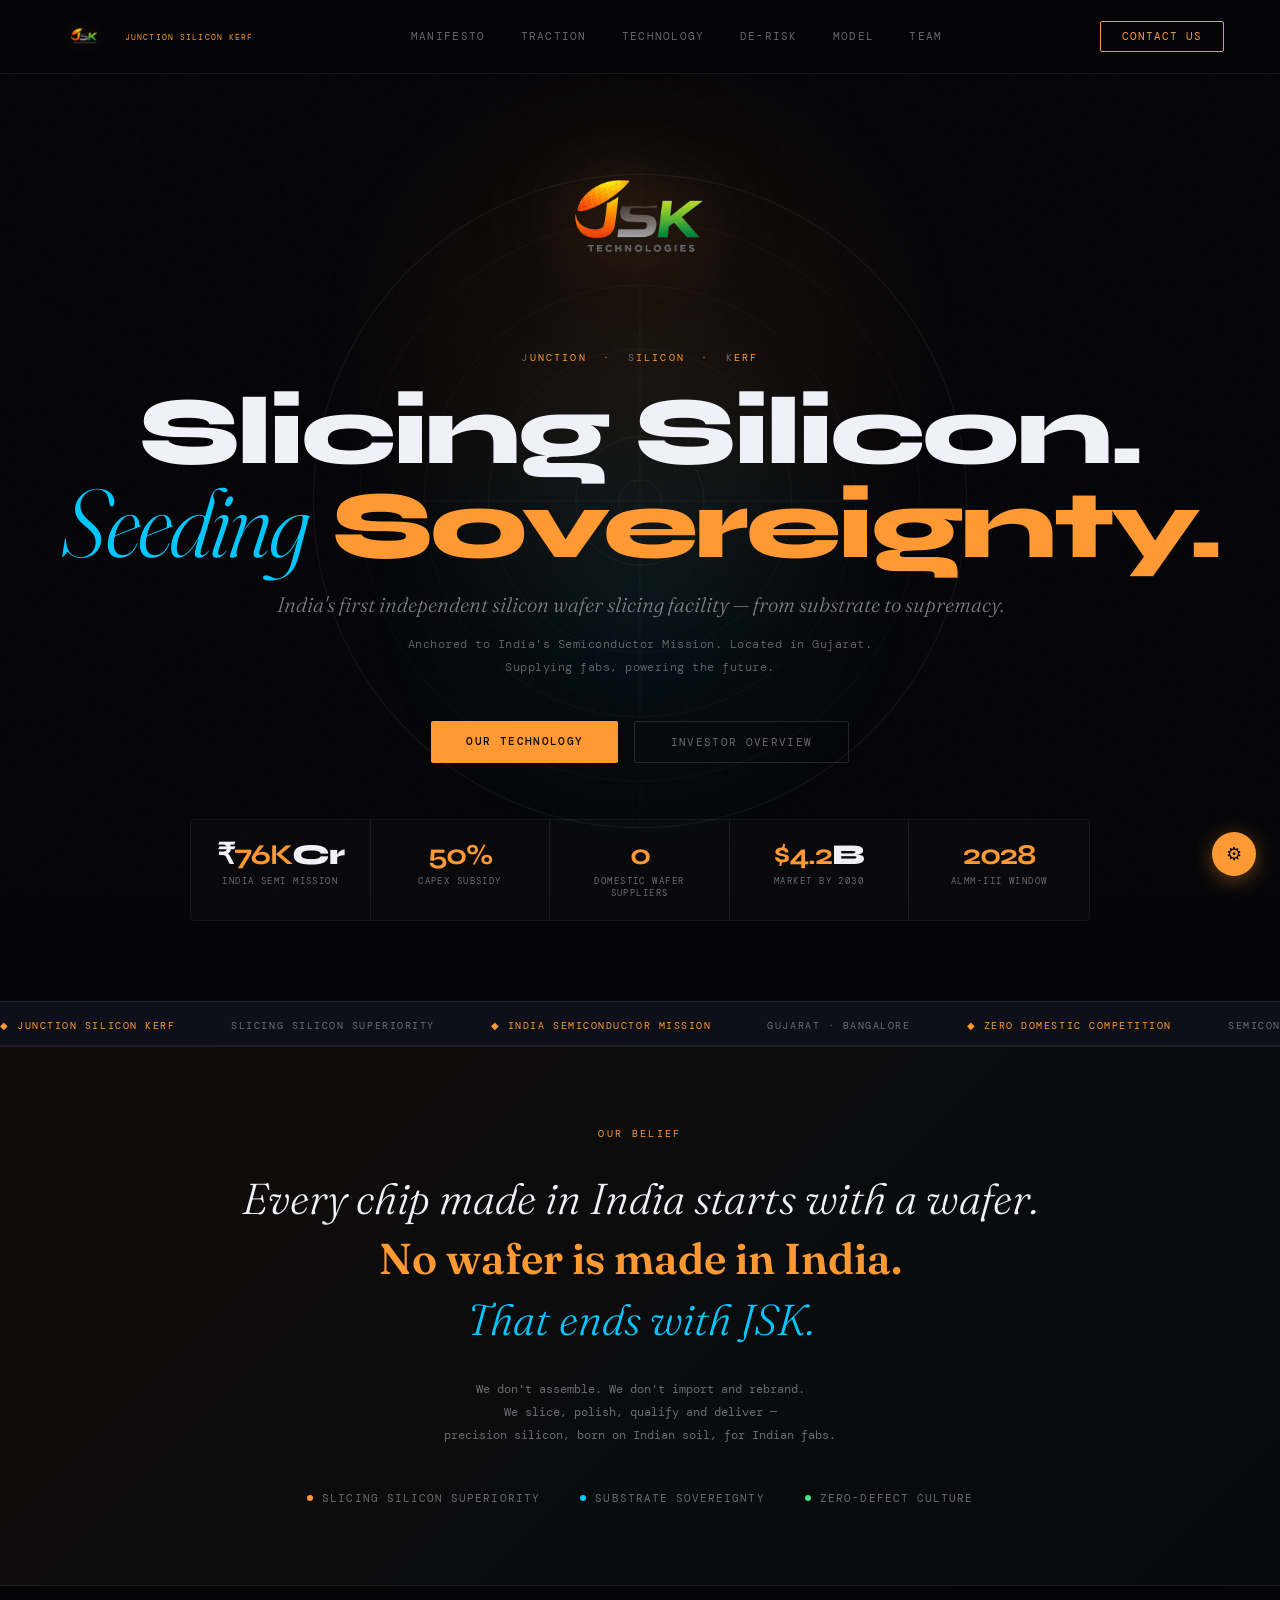
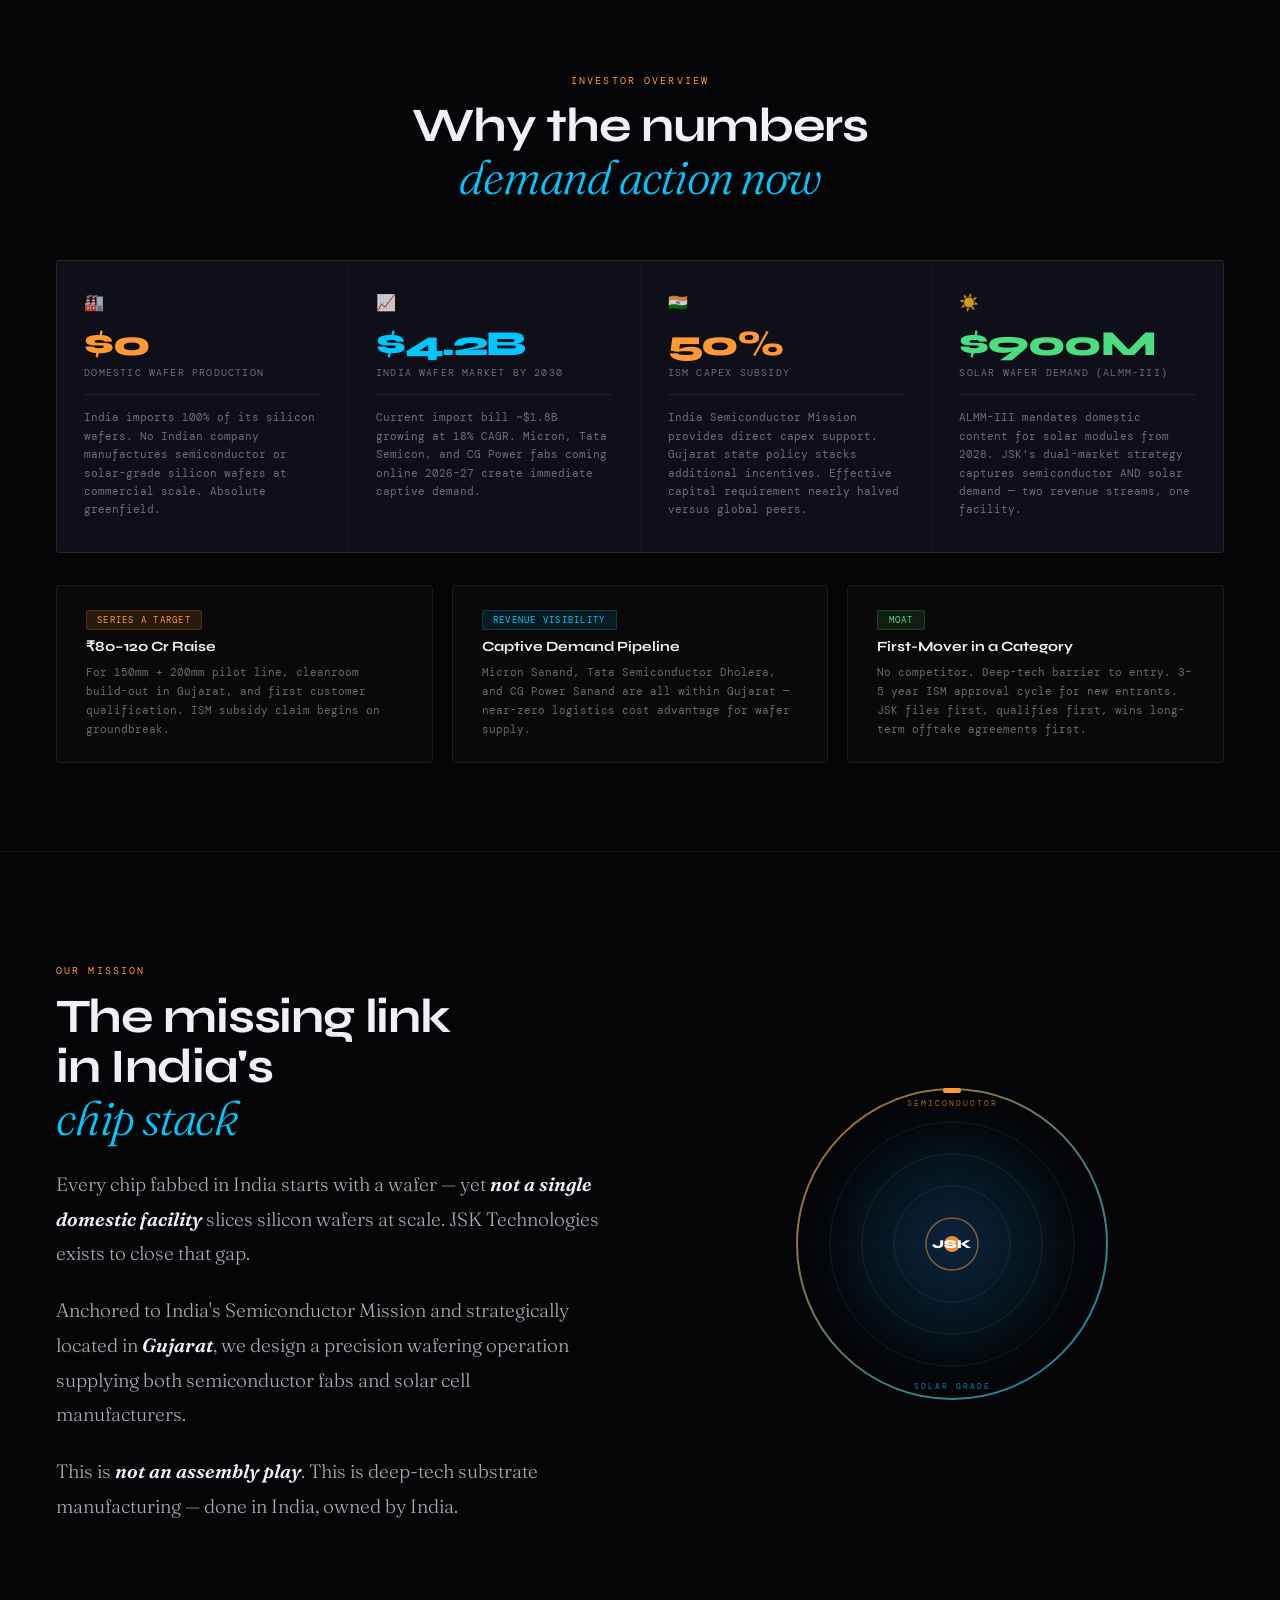
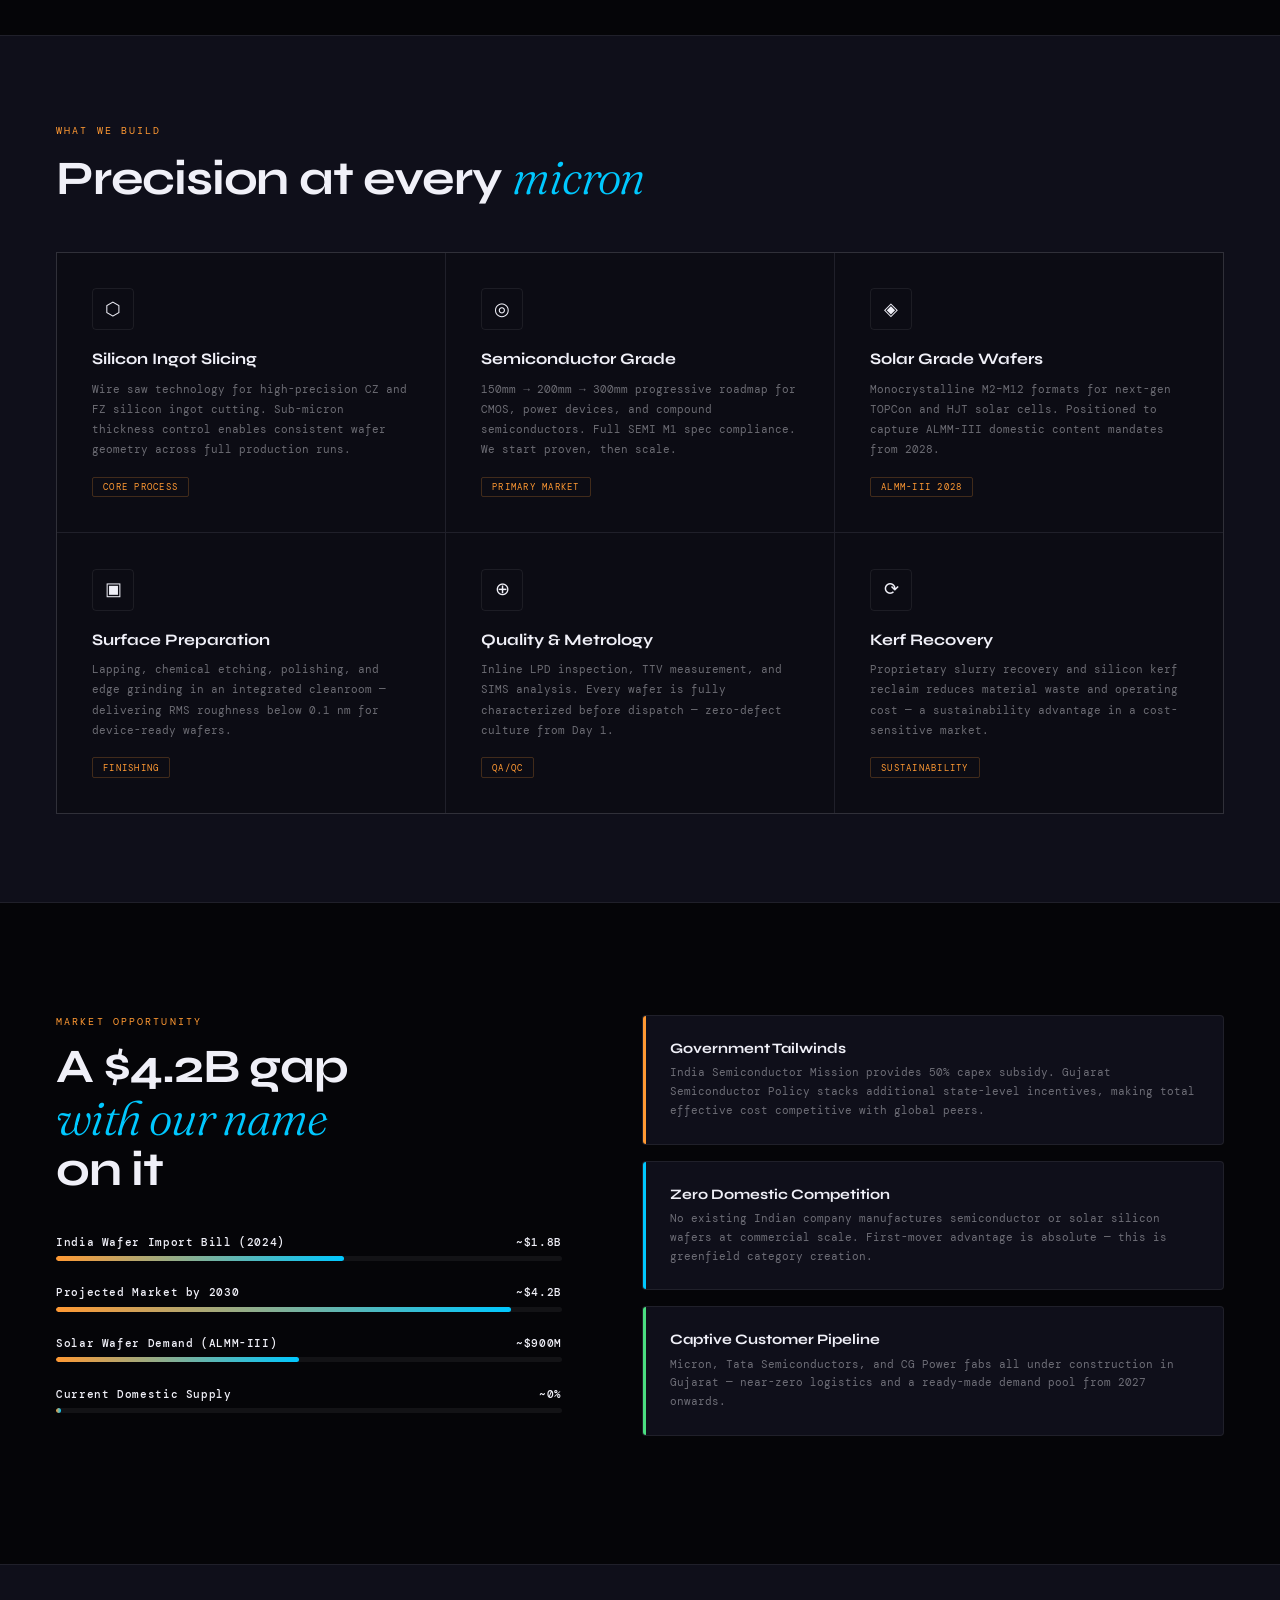
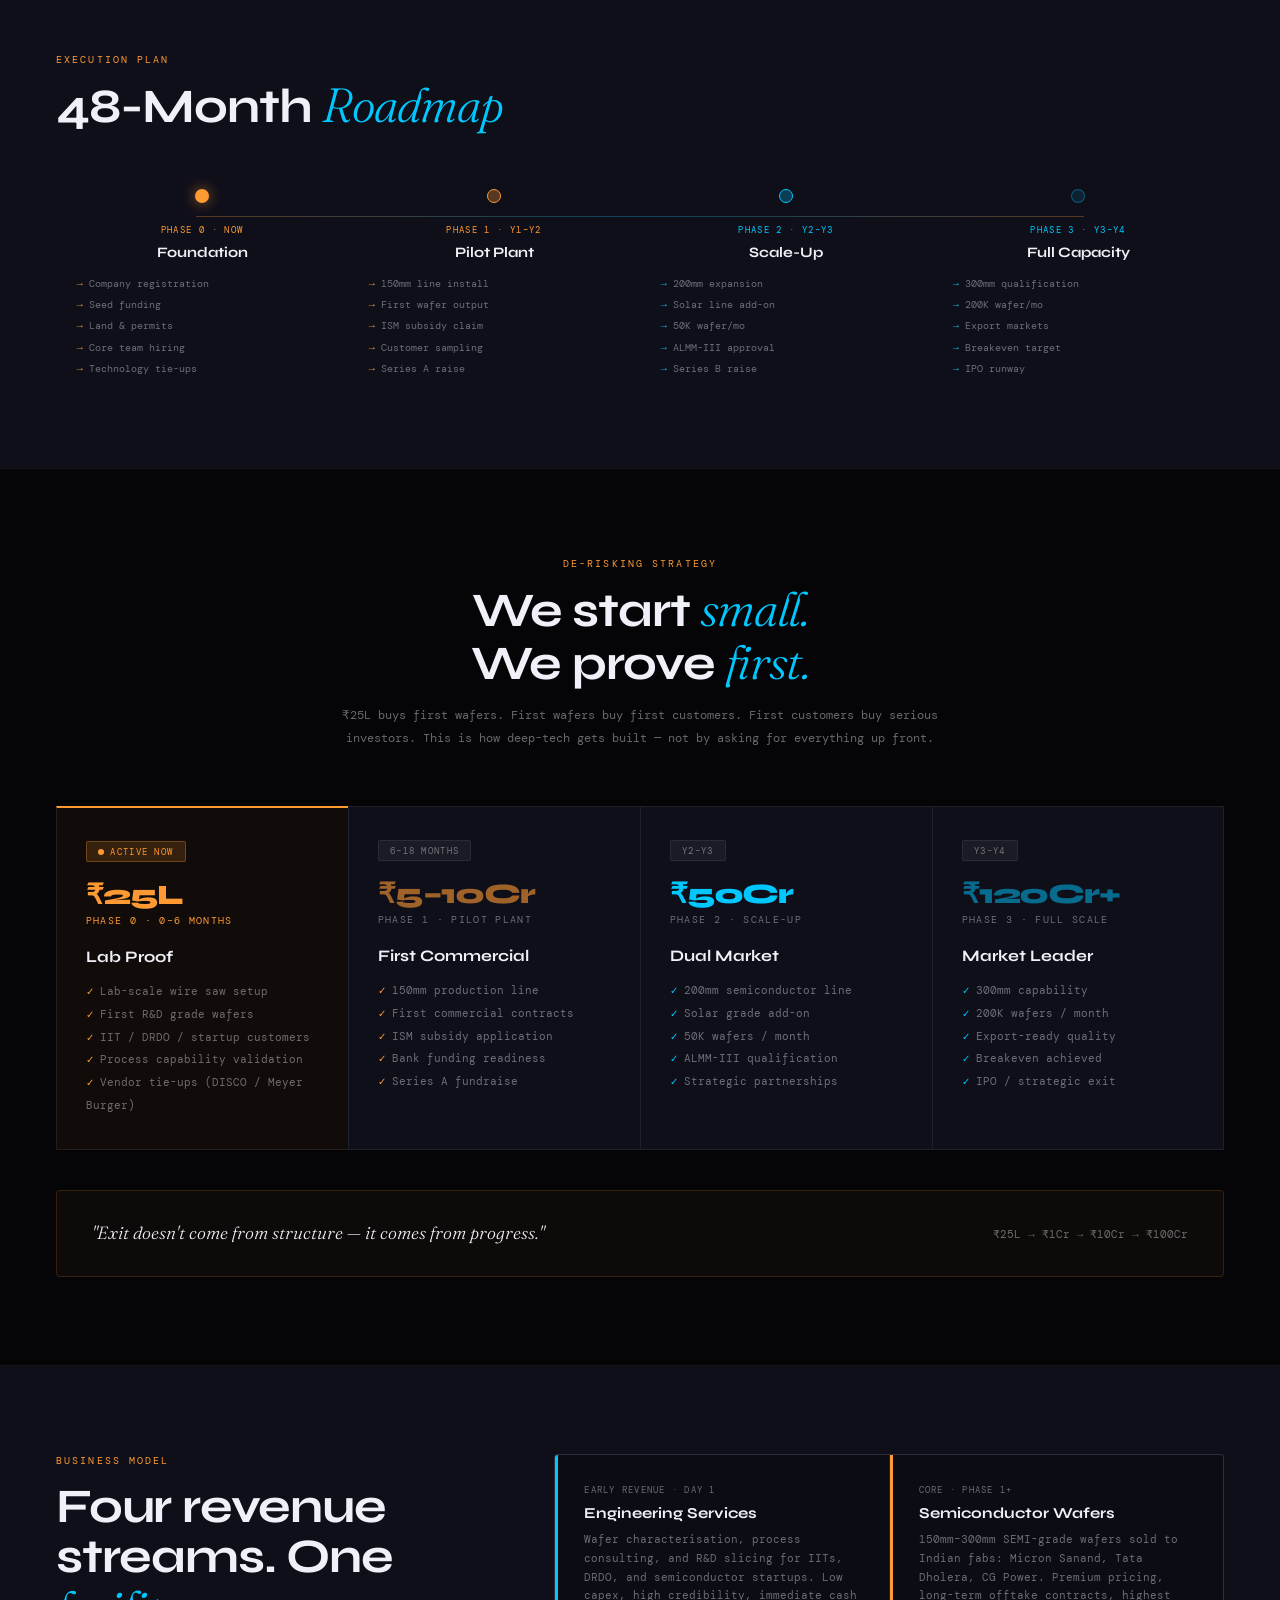
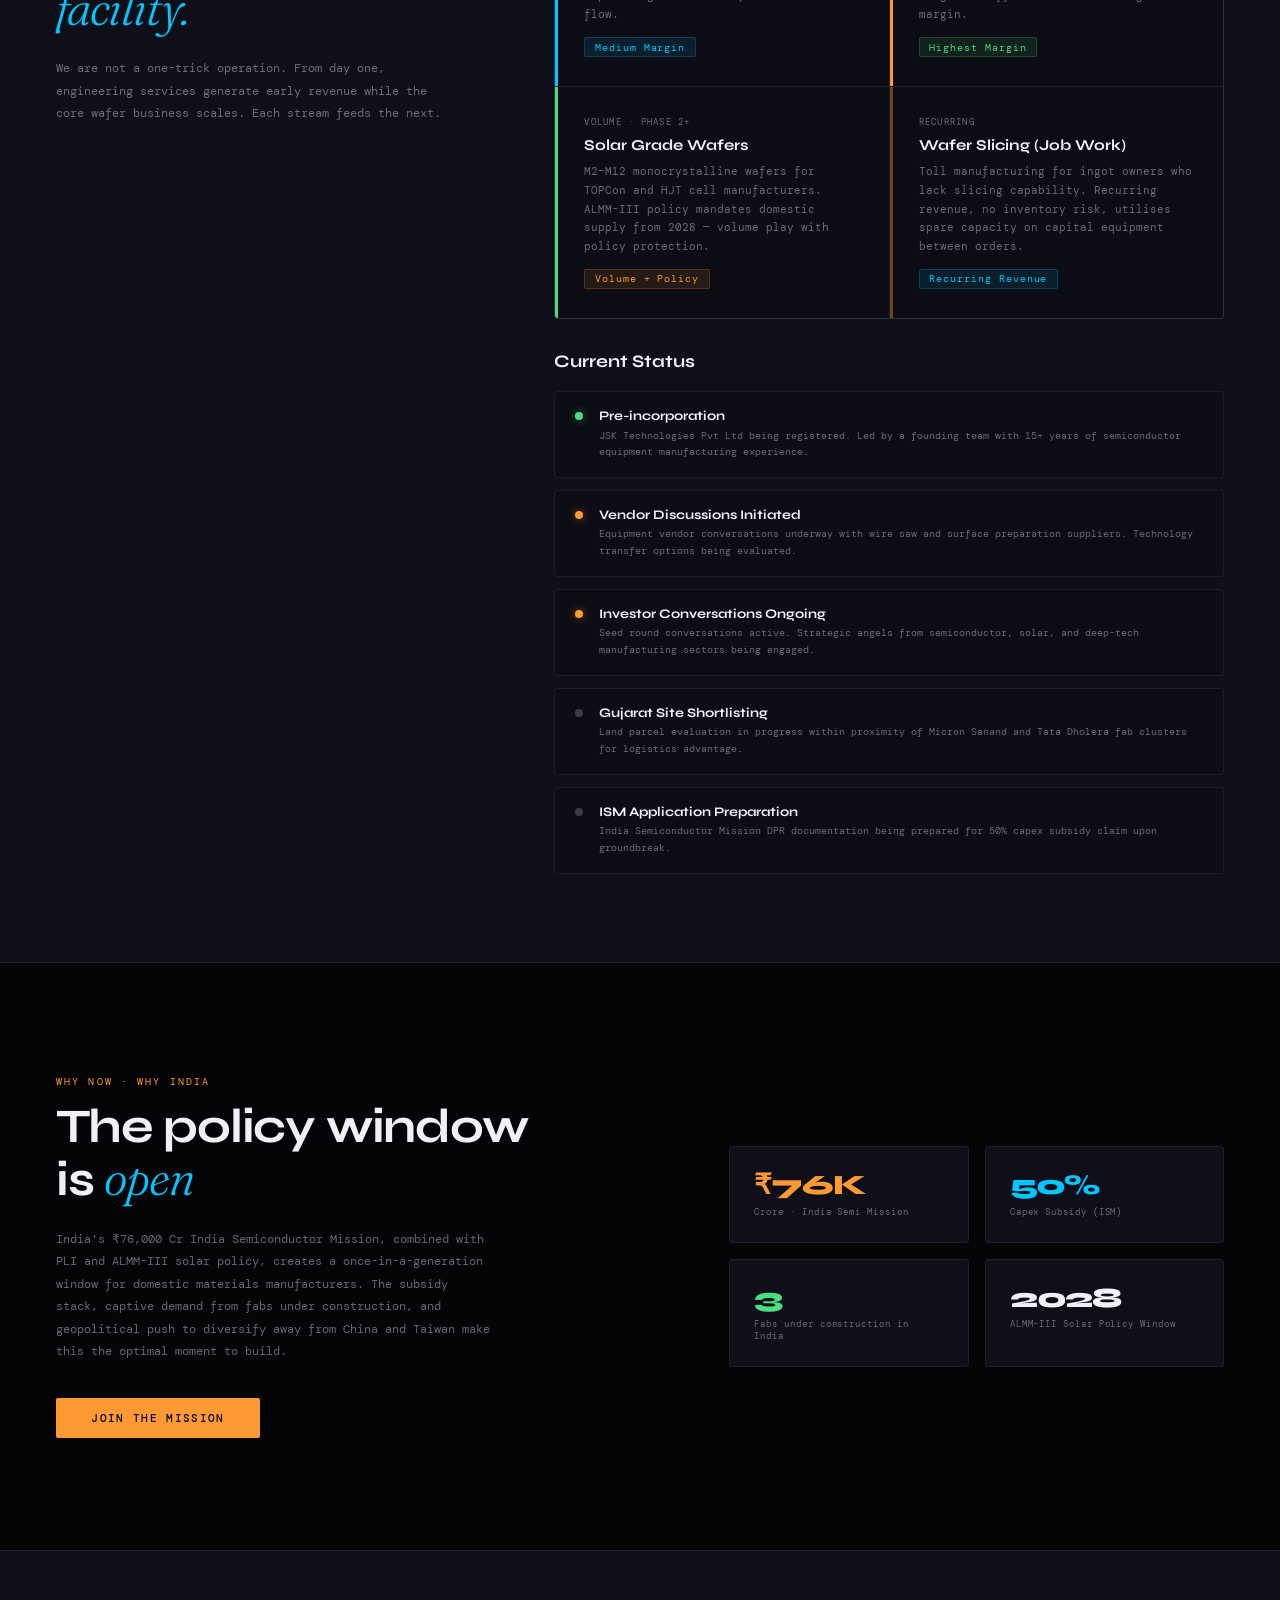
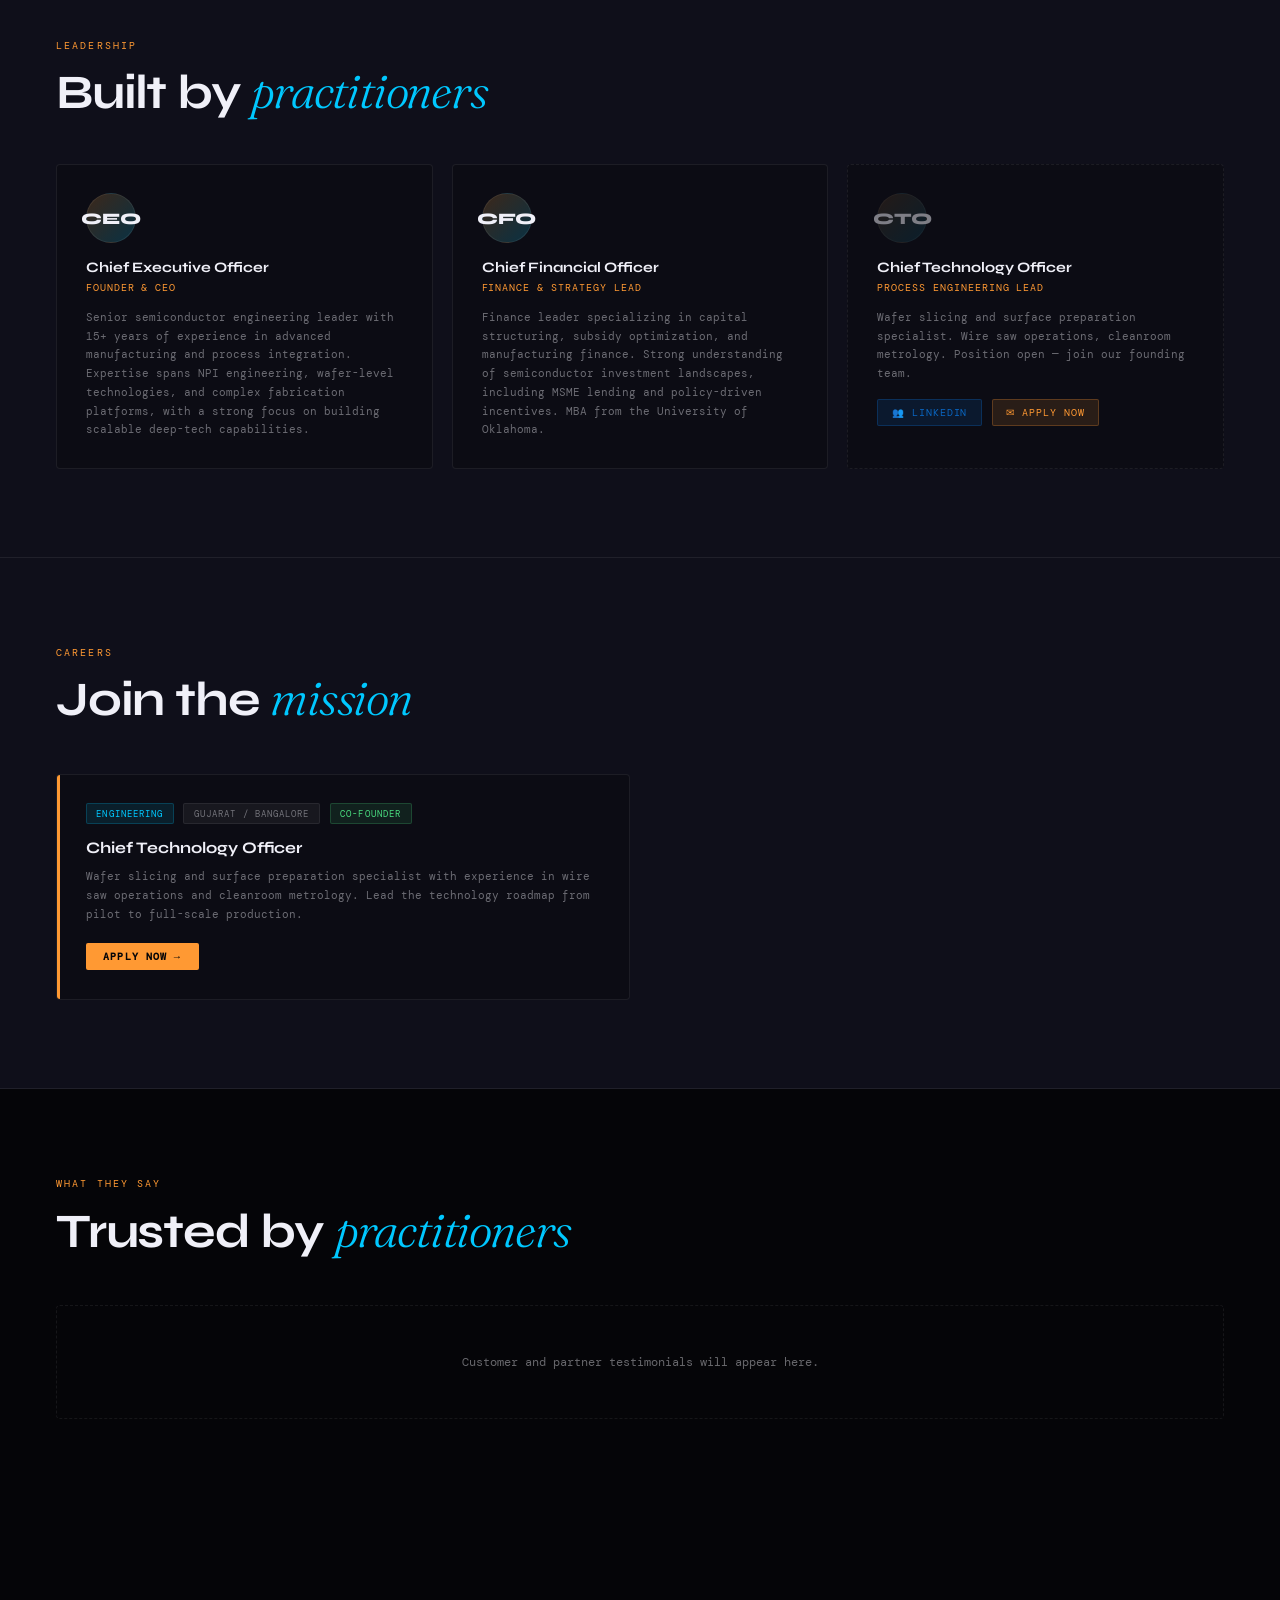
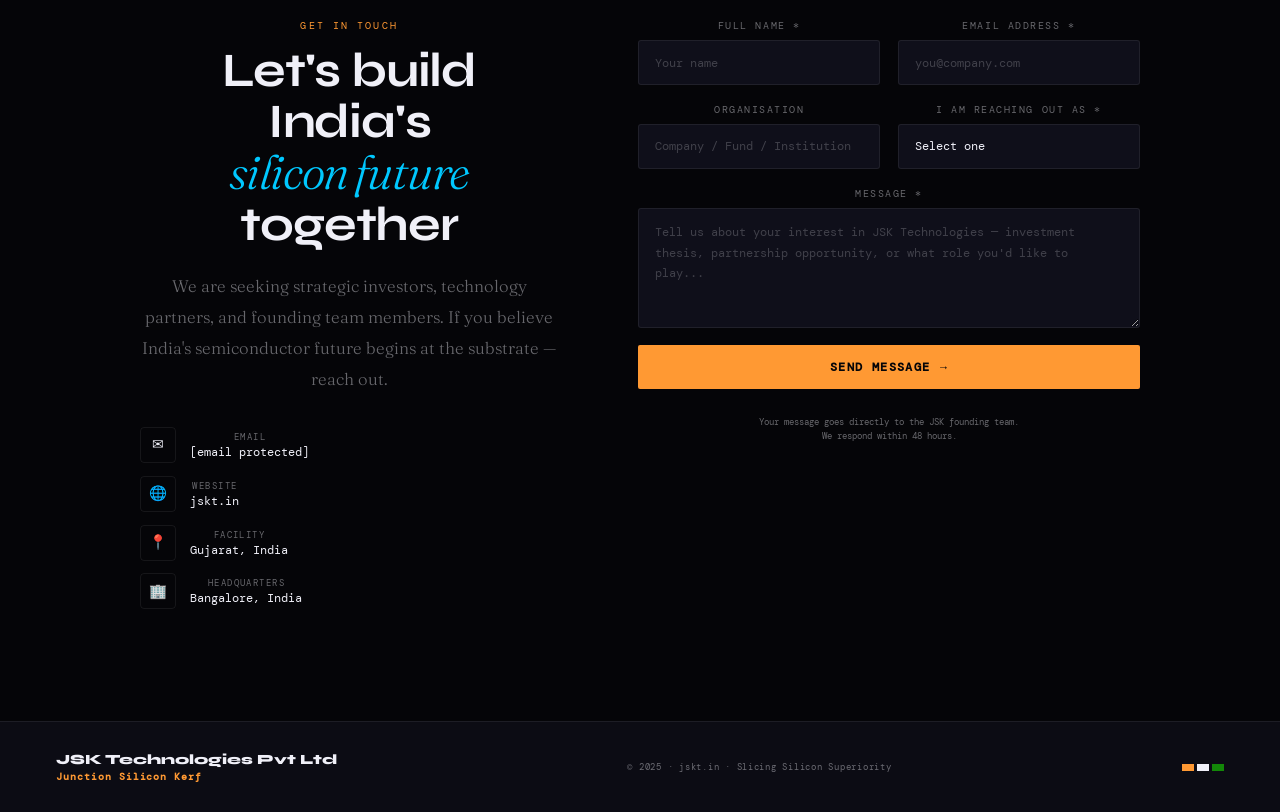
==== commit f28af617: "Remove Netlify Identity widget script from index.html" ====
--- a/index.html
+++ b/index.html
@@ -1,4 +1,4 @@
-<script src="https://identity.netlify.com/v1/netlify-identity-widget.js"></script>
+
 <!DOCTYPE html>
 <html lang="en">
 <head>
